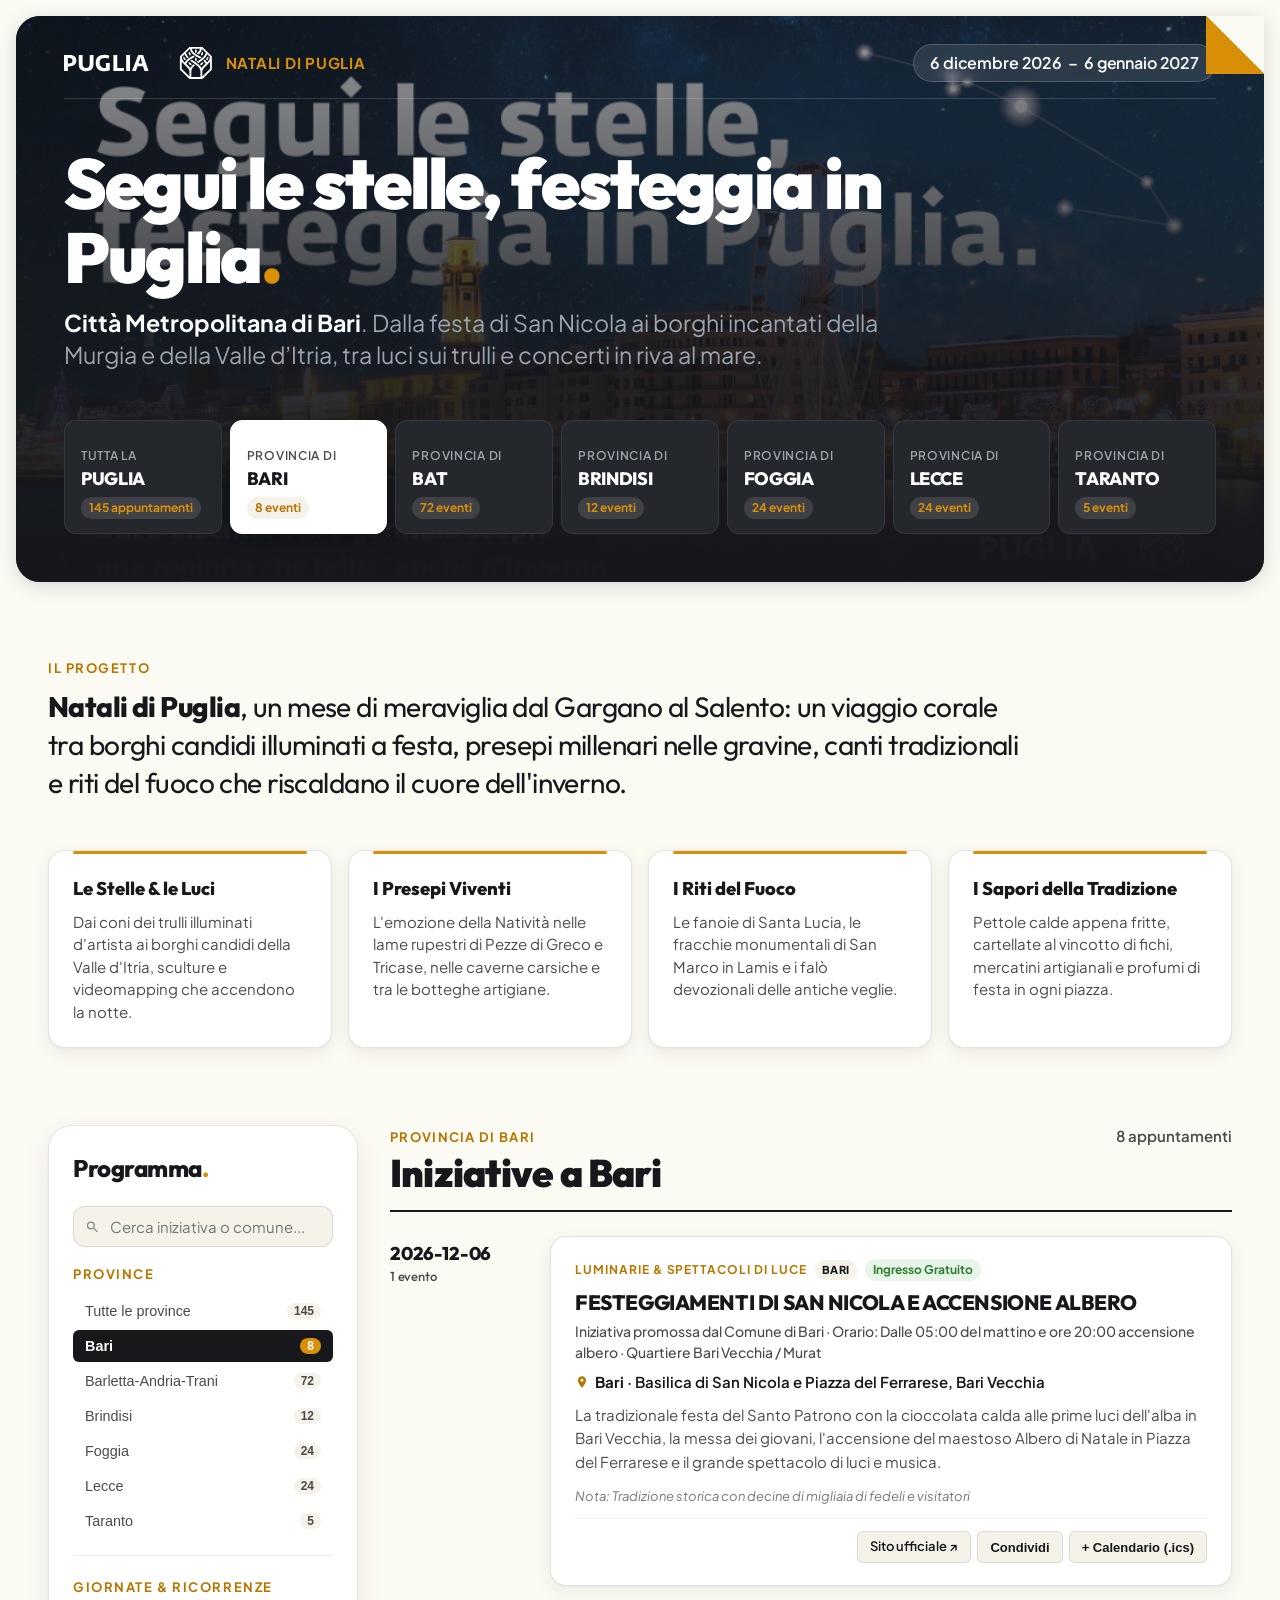
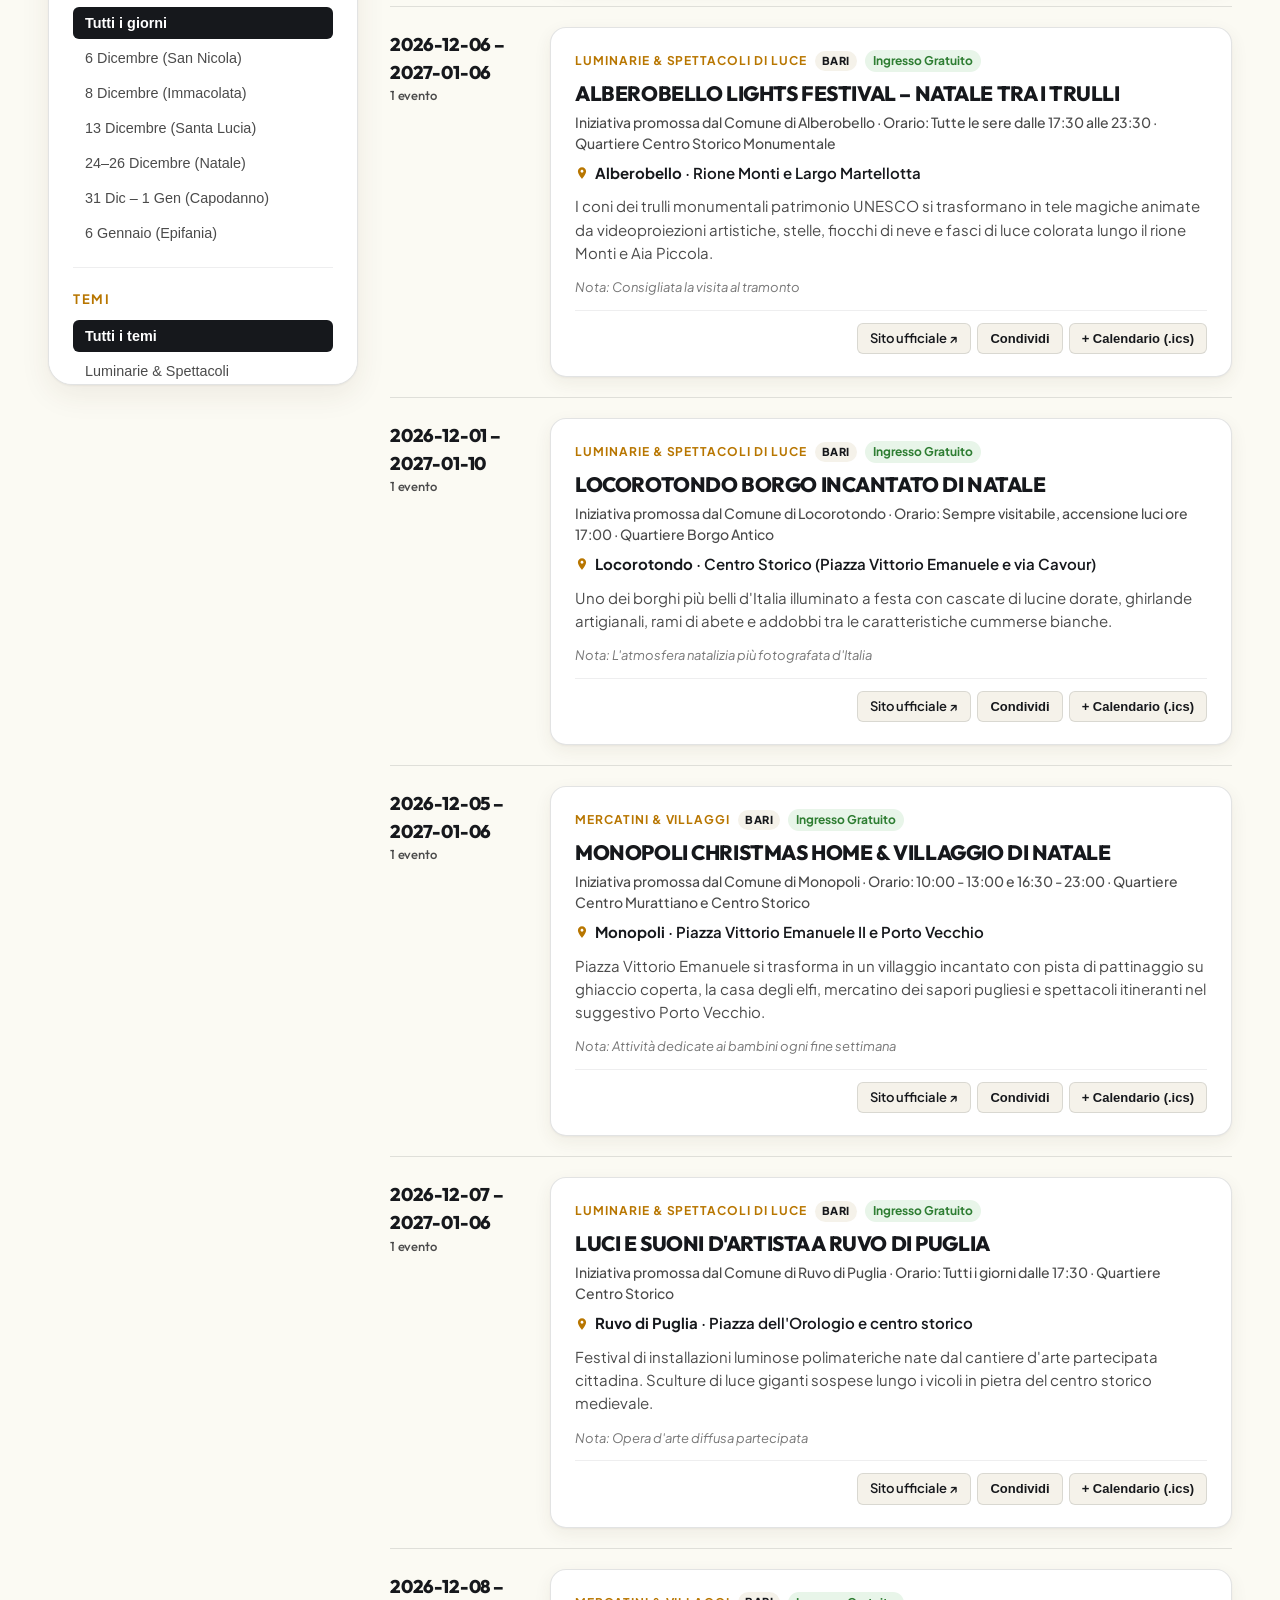
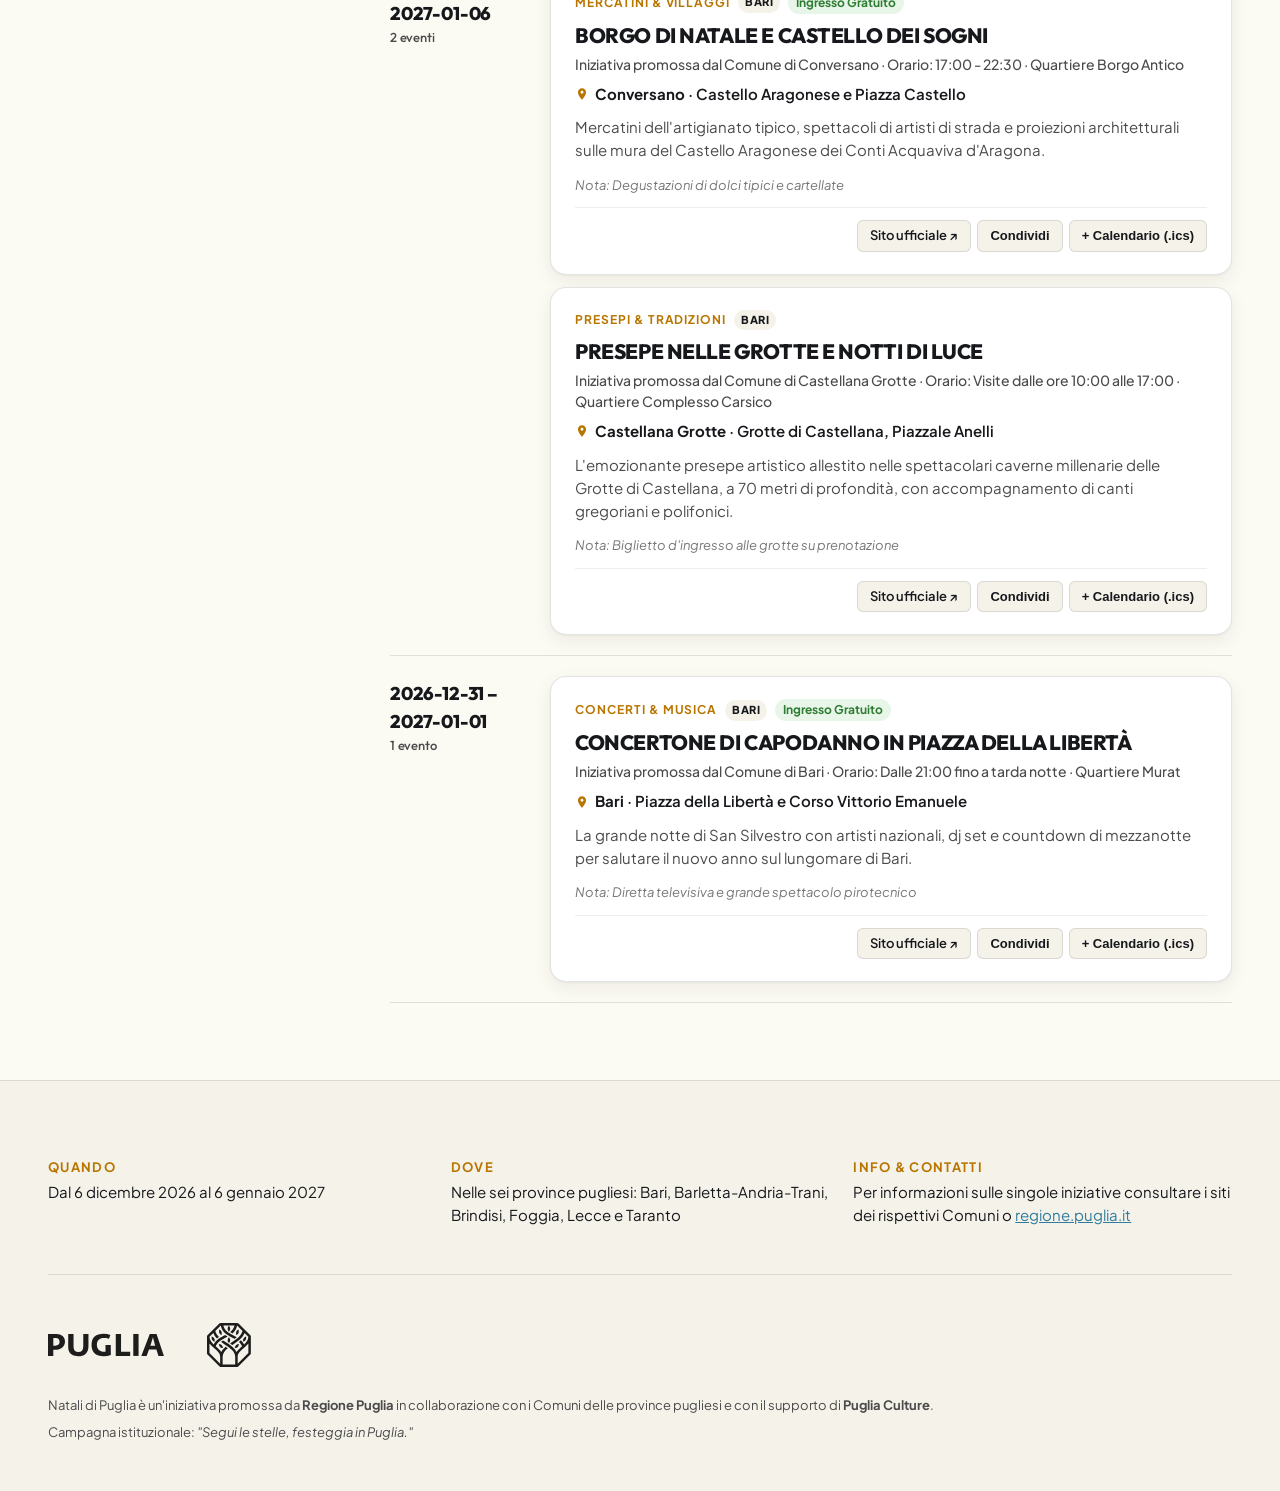
==== bari.html @ 07184a4f "Initial commit: Natali di Puglia static site" ====
<!doctype html>
<html lang="it">
<head>
<meta charset="utf-8">
<meta name="viewport" content="width=device-width, initial-scale=1">
<title>Natali di Puglia · Bari · 6 dicembre – 6 gennaio</title>
<meta name="description" content="Natali di Puglia: dal 6 dicembre al 6 gennaio scopri una regione che brilla, anche d'inverno. Presepi viventi, luminarie, concerti e falò in Puglia.">
<meta name="theme-color" content="#16181C">

<!-- Open Graph -->
<meta property="og:type" content="website">
<meta property="og:locale" content="it_IT">
<meta property="og:site_name" content="Natali di Puglia · Regione Puglia">
<meta property="og:title" content="Natali di Puglia · Bari · 6 dicembre – 6 gennaio">
<meta property="og:description" content="Dal 6 dicembre al 6 gennaio scopri una regione che brilla, anche d'inverno. Programma completo delle sei province pugliesi.">
<meta property="og:image" content="assets/img/natali_puglia_hero.jpg">

<link rel="stylesheet" href="assets/css/natali_puglia.css">
<script>
  window.INITIAL_PROVINCIA = "Bari";
</script>
<script src="assets/js/dati_eventi.js" defer></script>
<script src="assets/js/natali_puglia.js" defer></script>
</head>
<body class="tlr-b">

<a class="tlr-salta" href="#programma">Vai al programma</a>

<!-- 1. INTESTAZIONE STILE ROSSANI CON GRAFICA NOTTURNA E LOGO REGIONE PUGLIA -->
<header class="tlr-hero" id="presentazione-testa">
  <div class="tlr-hero-backdrop"></div>
  <div class="tlr-in">
    <div class="tlr-hero-top">
      <div class="tlr-hero-brand">
        <!-- Logo Ufficiale Regione Puglia SVG -->
        <img class="tlr-hero-logo-puglia" src="assets/img/Puglia.svg" alt="Regione Puglia" width="891" height="193">
        <span class="tlr-hero-brand-name">Natali di Puglia</span>
      </div>
      <p class="tlr-hero-date"><time datetime="2026-12-06">6 dicembre 2026</time> – <time datetime="2027-01-06">6 gennaio 2027</time></p>
    </div>

    <h1 class="tlr-hero-tit">Segui le stelle, festeggia in Puglia<span class="tlr-punto">.</span></h1>
    <p class="tlr-hero-sub"><strong>Città Metropolitana di Bari</strong>. Dalla festa di San Nicola ai borghi incantati della Murgia e della Valle d’Itria, tra luci sui trulli e concerti in riva al mare.</p>

    <!-- TESSERE DELLE PROVINCE PUGLIESI (al posto di "Tutte le parole") -->
    <nav class="tlr-tutte" aria-label="Province Pugliesi">
      <ul>

        <li>
          <a href="index.html" class="hero-prov-link " data-filtro-provincia="Tutte le province">
            <span class="tlr-tutte-k">Tutta la</span>
            <span class="tlr-tutte-v">Puglia</span>
            <span class="tlr-tutte-cnt">145 appuntamenti</span>
          </a>
        </li>
    

        <li>
          <a href="bari.html" class="hero-prov-link is-active" data-filtro-provincia="Bari">
            <span class="tlr-tutte-k">Provincia di</span>
            <span class="tlr-tutte-v">Bari</span>
            <span class="tlr-tutte-cnt">8 eventi</span>
          </a>
        </li>
        

        <li>
          <a href="bat.html" class="hero-prov-link " data-filtro-provincia="Barletta-Andria-Trani">
            <span class="tlr-tutte-k">Provincia di</span>
            <span class="tlr-tutte-v">BAT</span>
            <span class="tlr-tutte-cnt">72 eventi</span>
          </a>
        </li>
        

        <li>
          <a href="brindisi.html" class="hero-prov-link " data-filtro-provincia="Brindisi">
            <span class="tlr-tutte-k">Provincia di</span>
            <span class="tlr-tutte-v">Brindisi</span>
            <span class="tlr-tutte-cnt">12 eventi</span>
          </a>
        </li>
        

        <li>
          <a href="foggia.html" class="hero-prov-link " data-filtro-provincia="Foggia">
            <span class="tlr-tutte-k">Provincia di</span>
            <span class="tlr-tutte-v">Foggia</span>
            <span class="tlr-tutte-cnt">24 eventi</span>
          </a>
        </li>
        

        <li>
          <a href="lecce.html" class="hero-prov-link " data-filtro-provincia="Lecce">
            <span class="tlr-tutte-k">Provincia di</span>
            <span class="tlr-tutte-v">Lecce</span>
            <span class="tlr-tutte-cnt">24 eventi</span>
          </a>
        </li>
        

        <li>
          <a href="taranto.html" class="hero-prov-link " data-filtro-provincia="Taranto">
            <span class="tlr-tutte-k">Provincia di</span>
            <span class="tlr-tutte-v">Taranto</span>
            <span class="tlr-tutte-cnt">5 eventi</span>
          </a>
        </li>
        
      </ul>
    </nav>
  </div>
</header>

<main>
  <!-- 2. PRESENTAZIONE EDITORIALE DEL PROGETTO (FONDO CREMA ROSSANI) -->
  <section class="tlr-pres" id="presentazione" aria-labelledby="tlr-pres-tit">
    <div class="tlr-in">
      <h2 class="tlr-etichetta" id="tlr-pres-tit">Il progetto</h2>
      <p class="tlr-attacco">
        <strong>Natali di Puglia</strong>, un mese di meraviglia dal Gargano al Salento: un viaggio corale tra borghi candidi illuminati a festa, presepi millenari nelle gravine, canti tradizionali e riti del fuoco che riscaldano il cuore dell'inverno.
      </p>

      <!-- Le quattro linee guida in tessere scorrevoli -->
      <div class="tlr-concetti-box">
        <dl class="tlr-concetti">
          <div class="tlr-concetto-item">
            <dt>Le Stelle & le Luci</dt>
            <dd>Dai coni dei trulli illuminati d'artista ai borghi candidi della Valle d'Itria, sculture e videomapping che accendono la notte.</dd>
          </div>
          <div class="tlr-concetto-item">
            <dt>I Presepi Viventi</dt>
            <dd>L'emozione della Natività nelle lame rupestri di Pezze di Greco e Tricase, nelle caverne carsiche e tra le botteghe artigiane.</dd>
          </div>
          <div class="tlr-concetto-item">
            <dt>I Riti del Fuoco</dt>
            <dd>Le fanoie di Santa Lucia, le fracchie monumentali di San Marco in Lamis e i falò devozionali delle antiche veglie.</dd>
          </div>
          <div class="tlr-concetto-item">
            <dt>I Sapori della Tradizione</dt>
            <dd>Pettole calde appena fritte, cartellate al vincotto di fichi, mercatini artigianali e profumi di festa in ogni piazza.</dd>
          </div>
        </dl>
      </div>
    </div>
  </section>

  <!-- 3. PROGRAMMA: BARRA LATERALE E VISTA CRONOLOGICA EDITORIALE -->
  <section class="tlr-prog" id="programma" aria-label="Programma delle iniziative">
    <div class="tlr-in tlr-prog-griglia">

      <!-- BARRA LATERALE (Pannello bianco pulito) -->
      <aside class="tlr-lato" aria-label="Filtri del Programma">
        <div class="tlr-lato-pannello" id="drawer-filtri">
          <div class="tlr-lato-tit">
            <span>Programma<span class="tlr-punto">.</span></span>
            <button type="button" class="tlr-close-btn" id="mobile-close" aria-label="Chiudi menu">✕</button>
          </div>

          <!-- Cerca istantanea -->
          <div class="tlr-search-box">
            <svg class="tlr-search-ico" viewBox="0 0 24 24"><path d="M15.5 14h-.79l-.28-.27A6.471 6.471 0 0 0 16 9.5 6.5 6.5 0 1 0 9.5 16c1.61 0 3.09-.59 4.23-1.57l.27.28v.79l5 4.99L20.49 19l-4.99-5zm-6 0C7.01 14 5 11.99 5 9.5S7.01 5 9.5 5 14 7.01 14 9.5 11.99 14 9.5 14z"/></svg>
            <input type="text" id="search-input" class="tlr-search-input" placeholder="Cerca iniziativa o comune...">
          </div>

          <!-- Province -->
          <div class="tlr-lato-sec">
            <p class="tlr-etichetta">Province</p>
            <nav class="tlr-menu-voci" aria-label="Province">

      <button type="button" class="tlr-mv " data-filtro-provincia="Tutte le province">
        <span>Tutte le province</span>
        <span class="tlr-mv-c">145</span>
      </button>
    

          <button type="button" class="tlr-mv is-current" data-filtro-provincia="Bari">
            <span>Bari</span>
            <span class="tlr-mv-c">8</span>
          </button>
        

          <button type="button" class="tlr-mv " data-filtro-provincia="Barletta-Andria-Trani">
            <span>Barletta-Andria-Trani</span>
            <span class="tlr-mv-c">72</span>
          </button>
        

          <button type="button" class="tlr-mv " data-filtro-provincia="Brindisi">
            <span>Brindisi</span>
            <span class="tlr-mv-c">12</span>
          </button>
        

          <button type="button" class="tlr-mv " data-filtro-provincia="Foggia">
            <span>Foggia</span>
            <span class="tlr-mv-c">24</span>
          </button>
        

          <button type="button" class="tlr-mv " data-filtro-provincia="Lecce">
            <span>Lecce</span>
            <span class="tlr-mv-c">24</span>
          </button>
        

          <button type="button" class="tlr-mv " data-filtro-provincia="Taranto">
            <span>Taranto</span>
            <span class="tlr-mv-c">5</span>
          </button>
        
            </nav>
          </div>

          <!-- Giornate & Ricorrenze -->
          <div class="tlr-lato-sec">
            <p class="tlr-etichetta">Giornate & Ricorrenze</p>
            <nav class="tlr-menu-voci" aria-label="Giornate">
              <button type="button" class="tlr-mv is-current" data-filtro-periodo="Tutti i giorni"><span>Tutti i giorni</span></button>
              <button type="button" class="tlr-mv" data-filtro-periodo="san-nicola"><span>6 Dicembre (San Nicola)</span></button>
              <button type="button" class="tlr-mv" data-filtro-periodo="immacolata"><span>8 Dicembre (Immacolata)</span></button>
              <button type="button" class="tlr-mv" data-filtro-periodo="santa-lucia"><span>13 Dicembre (Santa Lucia)</span></button>
              <button type="button" class="tlr-mv" data-filtro-periodo="vigilia-natale"><span>24–26 Dicembre (Natale)</span></button>
              <button type="button" class="tlr-mv" data-filtro-periodo="capodanno"><span>31 Dic – 1 Gen (Capodanno)</span></button>
              <button type="button" class="tlr-mv" data-filtro-periodo="epifania"><span>6 Gennaio (Epifania)</span></button>
            </nav>
          </div>

          <!-- Temi -->
          <div class="tlr-lato-sec">
            <p class="tlr-etichetta">Temi</p>
            <nav class="tlr-menu-voci" aria-label="Temi">
<button type="button" class="tlr-mv is-current" data-filtro-cat="Tutte le categorie"><span>Tutti i temi</span></button>
<button type="button" class="tlr-mv" data-filtro-cat="Luminarie & Spettacoli di Luce"><span>Luminarie & Spettacoli</span></button>
<button type="button" class="tlr-mv" data-filtro-cat="Presepi & Tradizioni"><span>Presepi & Tradizioni</span></button>
<button type="button" class="tlr-mv" data-filtro-cat="Concerti & Musica"><span>Concerti & Cori</span></button>
<button type="button" class="tlr-mv" data-filtro-cat="Mercatini & Villaggi"><span>Mercatini & Villaggi</span></button>
<button type="button" class="tlr-mv" data-filtro-cat="Riti del Fuoco & Falò"><span>Riti del Fuoco & Falò</span></button>
<button type="button" class="tlr-mv" data-filtro-cat="Enogastronomia & Sapori"><span>Enogastronomia & Sapori</span></button>
<button type="button" class="tlr-mv" data-filtro-cat="Bambini & Famiglie"><span>Bambini & Famiglie</span></button>
            </nav>
          </div>

          <button type="button" class="tlr-reset-btn" id="btn-reset-filtri">Reimposta filtri</button>
        </div>
      </aside>

      <!-- COLONNA DEGLI EVENTI -->
      <div class="tlr-prog-col">
        <div class="tlr-vista">
          <div class="tlr-vista-head">
            <div>
              <span class="tlr-occhiello" id="vista-occhiello">Città Metropolitana di Bari</span>
              <h2 class="tlr-vtit" id="vista-titolo">Calendario delle iniziative</h2>
            </div>
            <span class="tlr-vconta" id="eventi-count">Caricamento in corso...</span>
          </div>

          <!-- Contenitore timeline fasce orarie -->
          <div id="eventi-container"></div>
        </div>
      </div>

    </div>
  </section>
</main>

<!-- PULSANTE MENU FLUTTUANTE PER DISPOSITIVI MOBILI -->
<button type="button" class="tlr-lato-pillola" id="mobile-pill">Filtra Programma</button>

<!-- 4. PIÈ DI PAGINA UFFICIALE CON LOGHI E INFORMAZIONI PRATICHE -->
<footer class="tlr-piede">
  <div class="tlr-in">
    <dl class="tlr-info">
      <div>
        <dt>Quando</dt>
        <dd>Dal 6 dicembre 2026 al 6 gennaio 2027</dd>
      </div>
      <div>
        <dt>Dove</dt>
        <dd>Nelle sei province pugliesi: Bari, Barletta-Andria-Trani, Brindisi, Foggia, Lecce e Taranto</dd>
      </div>
      <div>
        <dt>Info & Contatti</dt>
        <dd>Per informazioni sulle singole iniziative consultare i siti dei rispettivi Comuni o <a href="https://regione.puglia.it" target="_blank" rel="noopener">regione.puglia.it</a></dd>
      </div>
    </dl>

    <ul class="tlr-loghi" aria-label="Promotori">
      <!-- Logo Ufficiale Regione Puglia SVG -->
      <li class="tlr-logo-puglia">
        <img src="assets/img/Puglia.svg" alt="Regione Puglia" width="891" height="193">
      </li>
    </ul>

    <div class="tlr-piede-fondo">
      <p>Natali di Puglia è un'iniziativa promossa da <strong>Regione Puglia</strong> in collaborazione con i Comuni delle province pugliesi e con il supporto di <strong>Puglia Culture</strong>.</p>
      <p style="margin-top:6px;">Campagna istituzionale: <em>"Segui le stelle, festeggia in Puglia."</em></p>
    </div>
  </div>
</footer>

</body>
</html>
---- assets/css/natali_puglia.css ----
/* ==========================================================================
   Natali di Puglia — Foglio di Stile Ufficiale
   Stile editoriale fedele a Tutta la Rossani (Puglia Culture)
   e alla campagna ufficiale "Segui le stelle, festeggia in Puglia."
   ========================================================================== */

@import url('https://fonts.googleapis.com/css2?family=Outfit:wght@400;500;600;700;800;900&family=Plus+Jakarta+Sans:wght@400;500;600;700;800&family=Inter:wght@400;500;600;700;900&display=swap');

:root {
  /* Palette Ufficiale Tutta la Rossani / Puglia Culture */
  --tlr-pagina: #FBFAF3;            /* Crema caldo di fondo della pagina */
  --tlr-bianco: #FFFFFF;            /* Bianco puro per schede e pannelli */
  --tlr-grigio-caldo: #F5F2EA;      /* Grigio caldo per hover e pillole */
  --tlr-nero: #16181C;              /* Nero caldo/antracite per totem e hero */
  --tlr-nero-2: #24272C;            /* Nero secondario per tessere */
  --tlr-oro: #D99008;               /* Oro caldo della stella e delle luci */
  --tlr-oro-scuro: #B87600;
  --tlr-oro-chiaro: #FDF4E1;
  --tlr-azzurro: #2F7C9E;           /* Azzurro identità Puglia */
  --tlr-azzurro-chiaro: #E6F3F7;
  --tlr-grigio-testo: #4B4B4B;      /* Grigio scuro leggibile per testi */
  --tlr-grigio-su-nero: #9CA3AF;    /* Grigio chiaro per sottotitoli su fondo scuro */
  --tlr-linea: rgba(22, 24, 28, 0.12);
  --tlr-linea-sottile: rgba(22, 24, 28, 0.07);

  /* Raggi e ombre */
  --tlr-r-xs: 6px;
  --tlr-r-voce: 12px;
  --tlr-r-md: 16px;
  --tlr-r-card: 20px;
  --tlr-r-pannello: 24px;
  --tlr-r-pill: 999px;
  --tlr-piega: clamp(34px, 4.5vw, 64px);
  --tlr-ombra-pannello: 0 1px 2px rgba(74, 52, 30, .06), 0 10px 30px rgba(74, 52, 30, .08);
  --tlr-ombra-scheda: 0 1px 2px rgba(74, 52, 30, .05), 0 6px 18px rgba(74, 52, 30, .07);

  /* Spaziature fluide */
  --tlr-margine: clamp(16px, 4vw, 48px);
  --tlr-s-50: clamp(28px, 4vw, 48px);
  --tlr-s-70: clamp(48px, 6vw, 84px);

  /* Tipografia della locandina */
  --tlr-font-titoli: 'Outfit', 'Plus Jakarta Sans', 'Inter', system-ui, sans-serif;
  --tlr-font-testo: 'Plus Jakarta Sans', 'Inter', system-ui, sans-serif;

  /* Colori Identitari Province */
  --col-bari: #2563EB;
  --col-bat: #0891B2;
  --col-brindisi: #059669;
  --col-foggia: #D97706;
  --col-lecce: #DB2777;
  --col-taranto: #7C3AED;
}

*, *::before, *::after {
  box-sizing: border-box;
  margin: 0;
  padding: 0;
}

html {
  font-family: var(--tlr-font-testo);
  background-color: var(--tlr-pagina);
  color: var(--tlr-nero);
  line-height: 1.5;
  scroll-behavior: smooth;
  -webkit-font-smoothing: antialiased;
}

body.tlr-b {
  min-height: 100vh;
  display: flex;
  flex-direction: column;
  background-color: var(--tlr-pagina);
}

.tlr-in {
  max-width: 1320px;
  margin: 0 auto;
  padding: 0 var(--tlr-margine);
  width: 100%;
}

.tlr-salta {
  position: absolute;
  top: -100px;
  left: 16px;
  background: var(--tlr-oro);
  color: #fff;
  padding: 8px 16px;
  z-index: 999;
  border-radius: var(--tlr-r-xs);
  font-weight: 700;
  text-decoration: none;
}
.tlr-salta:focus {
  top: 16px;
}

/* --------------------------------------------------------------------------
   1. HERO BANNER — STILE ROSSANI CON GRAFICA NOTTURNA DELLA CAMPAGNA
   -------------------------------------------------------------------------- */
.tlr-hero {
  position: relative;
  margin: 16px 16px 0;
  border-radius: var(--tlr-r-pannello) 0 var(--tlr-r-pannello) var(--tlr-r-pannello);
  background: var(--tlr-nero);
  color: #fff;
  padding: 28px 0 var(--tlr-s-50);
  overflow: hidden;
  box-shadow: 0 4px 20px rgba(0, 0, 0, 0.15);
}

/* L'iconico angolo piegato (segno distintivo di Rossani) */
.tlr-hero::after {
  content: "";
  position: absolute;
  top: 0;
  right: 0;
  width: var(--tlr-piega);
  height: var(--tlr-piega);
  background: linear-gradient(225deg, var(--tlr-pagina) 50%, var(--tlr-oro) 50%);
  pointer-events: none;
  z-index: 10;
}

/* Texture stellata di fondo della campagna */
.tlr-hero-backdrop {
  position: absolute;
  top: 0;
  left: 0;
  right: 0;
  bottom: 0;
  background-image: linear-gradient(180deg, rgba(22, 24, 28, 0.35) 0%, rgba(22, 24, 28, 0.85) 60%, var(--tlr-nero) 100%),
                    url('../img/natali_puglia_hero.jpg');
  background-size: cover;
  background-position: center 25%;
  opacity: 0.85;
  z-index: 1;
}

.tlr-hero .tlr-in {
  position: relative;
  z-index: 2;
}

.tlr-hero-top {
  display: flex;
  justify-content: space-between;
  align-items: center;
  flex-wrap: wrap;
  gap: 16px;
  font-size: 0.875rem;
  letter-spacing: -0.01em;
  margin-bottom: var(--tlr-s-50);
  padding-bottom: 16px;
  border-bottom: 1px solid rgba(255, 255, 255, 0.15);
}

.tlr-hero-brand {
  display: flex;
  align-items: center;
  gap: 14px;
}

.tlr-hero-logo-puglia {
  height: 32px;
  width: auto;
  filter: brightness(0) invert(1); /* Logo bianco candido */
}

.tlr-hero-brand-name {
  font-weight: 700;
  font-size: 0.9375rem;
  letter-spacing: 0.05em;
  text-transform: uppercase;
  color: var(--tlr-oro);
}

.tlr-hero-date {
  font-size: 1rem;
  font-weight: 600;
  color: #fff;
  display: inline-flex;
  align-items: center;
  gap: 6px;
  background: rgba(255, 255, 255, 0.1);
  padding: 6px 16px;
  border-radius: var(--tlr-r-pill);
  backdrop-filter: blur(6px);
  border: 1px solid rgba(255, 255, 255, 0.18);
}

.tlr-hero-tit {
  font-family: var(--tlr-font-titoli);
  font-size: clamp(2.3rem, 5.5vw, 4.6rem);
  font-weight: 900;
  line-height: 1.05;
  letter-spacing: -0.03em;
  margin-bottom: 12px;
  max-width: 950px;
}

.tlr-punto {
  color: var(--tlr-oro);
  display: inline-block;
}

.tlr-hero-sub {
  font-size: clamp(1.1rem, 2vw, 1.45rem);
  color: var(--tlr-grigio-su-nero);
  max-width: 820px;
  line-height: 1.4;
  margin-bottom: var(--tlr-s-50);
}

.tlr-hero-sub strong {
  color: #fff;
}

/* --------------------------------------------------------------------------
   2. TESSERE DELLE PROVINCE NELL'INTESTAZIONE (Identiche a Rossani)
   -------------------------------------------------------------------------- */
.tlr-tutte {
  margin-top: 16px;
}

.tlr-tutte ul {
  list-style: none;
  margin: 0 calc(-1 * var(--tlr-margine));
  padding: 0 var(--tlr-margine);
  display: grid;
  grid-auto-flow: column;
  grid-auto-columns: 78%;
  gap: 8px;
  overflow-x: auto;
  overscroll-behavior-x: contain;
  scroll-snap-type: x mandatory;
  scrollbar-width: none;
}
.tlr-tutte ul::-webkit-scrollbar { display: none; }

@media (min-width: 640px) {
  .tlr-tutte ul { grid-auto-columns: 45%; }
}
@media (min-width: 1024px) {
  .tlr-tutte ul {
    grid-auto-flow: dense;
    grid-template-columns: repeat(7, 1fr);
    margin: 0;
    padding: 0;
    overflow: visible;
  }
}

.tlr-tutte li {
  scroll-snap-align: start;
}

.tlr-tutte a {
  position: relative;
  display: flex;
  flex-direction: column;
  justify-content: flex-end;
  align-items: flex-start;
  gap: 4px;
  height: 100%;
  min-height: 114px;
  padding: 14px 16px 14px 16px;
  border-radius: var(--tlr-r-voce);
  background: var(--tlr-nero-2);
  border: 1px solid rgba(255, 255, 255, 0.08);
  text-decoration: none;
  transition: background-color .15s, border-color .15s, transform .15s;
}

.tlr-tutte a:hover {
  background: #31353C;
  border-color: var(--tlr-oro);
  transform: translateY(-2px);
}

.tlr-tutte a.is-active {
  background: var(--tlr-bianco);
  border-color: var(--tlr-bianco);
  box-shadow: 0 4px 20px rgba(0, 0, 0, 0.35);
}

.tlr-tutte-k {
  font-size: 0.75rem;
  font-weight: 600;
  text-transform: uppercase;
  letter-spacing: 0.06em;
  color: var(--tlr-grigio-su-nero);
}
.tlr-tutte a.is-active .tlr-tutte-k {
  color: var(--tlr-grigio-testo);
}

.tlr-tutte-v {
  font-family: var(--tlr-font-titoli);
  font-size: clamp(1.1rem, 1.4vw, 1.35rem);
  font-weight: 800;
  line-height: 1.1;
  text-transform: uppercase;
  letter-spacing: -0.02em;
  color: #fff;
}
.tlr-tutte a.is-active .tlr-tutte-v {
  color: var(--tlr-nero);
}

.tlr-tutte-cnt {
  font-size: 0.75rem;
  font-weight: 700;
  padding: 2px 8px;
  border-radius: var(--tlr-r-pill);
  background: rgba(255, 255, 255, 0.12);
  color: var(--tlr-oro);
  margin-top: 4px;
}
.tlr-tutte a.is-active .tlr-tutte-cnt {
  background: var(--tlr-grigio-caldo);
  color: var(--tlr-oro-scuro);
}

/* --------------------------------------------------------------------------
   3. PRESENTAZIONE: IL PROGETTO (Editoriale, fondo crema come Rossani)
   -------------------------------------------------------------------------- */
.tlr-pres {
  padding: var(--tlr-s-70) 0 0;
}

.tlr-etichetta {
  font-size: 0.8125rem;
  font-weight: 700;
  letter-spacing: 0.12em;
  text-transform: uppercase;
  color: var(--tlr-oro-scuro);
  margin-bottom: 10px;
}

.tlr-attacco {
  font-family: var(--tlr-font-titoli);
  font-size: clamp(1.35rem, 2.2vw, 1.85rem);
  font-weight: 400;
  line-height: 1.35;
  letter-spacing: -0.02em;
  color: var(--tlr-nero);
  max-width: 980px;
}

.tlr-attacco strong {
  font-weight: 800;
  color: var(--tlr-nero);
}

.tlr-concetti-box {
  margin-top: var(--tlr-s-50);
}

.tlr-concetti {
  display: grid;
  grid-template-columns: repeat(auto-fit, minmax(260px, 1fr));
  gap: 16px;
}

.tlr-concetto-item {
  background: var(--tlr-bianco);
  border-radius: var(--tlr-r-md);
  padding: 24px;
  border: 1px solid var(--tlr-linea);
  box-shadow: var(--tlr-ombra-scheda);
  position: relative;
}

.tlr-concetto-item::before {
  content: "";
  position: absolute;
  top: 0;
  left: 24px;
  right: 24px;
  height: 3px;
  background: var(--tlr-oro);
  border-radius: var(--tlr-r-pill);
}

.tlr-concetto-item dt {
  font-family: var(--tlr-font-titoli);
  font-size: 1.15rem;
  font-weight: 800;
  color: var(--tlr-nero);
  margin-bottom: 8px;
}

.tlr-concetto-item dd {
  font-size: 0.9375rem;
  color: var(--tlr-grigio-testo);
  line-height: 1.5;
}

/* --------------------------------------------------------------------------
   4. PROGRAMMA: GRIGLIA, BARRA LATERALE E TARGHE APPUNTAMENTI
   -------------------------------------------------------------------------- */
.tlr-prog {
  padding: var(--tlr-s-70) 0;
}

.tlr-prog-griglia {
  display: grid;
  grid-template-columns: 1fr;
  gap: 32px;
}

@media (min-width: 1024px) {
  .tlr-prog-griglia {
    grid-template-columns: 310px minmax(0, 1fr);
    align-items: start;
  }
}

/* PANNELLO LATERALE (BIANCO SU FONDO CREMA) */
.tlr-lato-pannello {
  background: var(--tlr-bianco);
  border-radius: var(--tlr-r-pannello);
  box-shadow: var(--tlr-ombra-pannello);
  border: 1px solid var(--tlr-linea);
  padding: 24px;
  position: sticky;
  top: 20px;
  max-height: calc(100vh - 40px);
  overflow-y: auto;
}

.tlr-lato-tit {
  font-family: var(--tlr-font-titoli);
  font-size: 1.5rem;
  font-weight: 800;
  letter-spacing: -0.02em;
  margin-bottom: 20px;
  color: var(--tlr-nero);
  display: flex;
  justify-content: space-between;
  align-items: center;
}

.tlr-lato-sec {
  margin-bottom: 22px;
  padding-bottom: 18px;
  border-bottom: 1px solid var(--tlr-linea-sottile);
}
.tlr-lato-sec:last-child {
  border-bottom: none;
  margin-bottom: 0;
  padding-bottom: 0;
}

/* Cerca testuale */
.tlr-search-box {
  position: relative;
  margin-bottom: 18px;
}

.tlr-search-input {
  width: 100%;
  padding: 10px 14px 10px 36px;
  background: var(--tlr-grigio-caldo);
  border: 1px solid var(--tlr-linea);
  border-radius: var(--tlr-r-voce);
  font-family: inherit;
  font-size: 0.9375rem;
  color: var(--tlr-nero);
  transition: all 0.15s;
}
.tlr-search-input:focus {
  outline: none;
  background: #fff;
  border-color: var(--tlr-oro);
  box-shadow: 0 0 0 3px var(--tlr-oro-chiaro);
}

.tlr-search-ico {
  position: absolute;
  left: 12px;
  top: 50%;
  transform: translateY(-50%);
  width: 15px;
  height: 15px;
  fill: #888;
  pointer-events: none;
}

/* Voci di menu della barra laterale */
.tlr-menu-voci {
  display: flex;
  flex-direction: column;
  gap: 3px;
}

.tlr-mv {
  display: flex;
  justify-content: space-between;
  align-items: center;
  padding: 8px 12px;
  border-radius: var(--tlr-r-xs);
  text-decoration: none;
  color: var(--tlr-grigio-testo);
  font-size: 0.9rem;
  font-weight: 500;
  background: transparent;
  border: none;
  cursor: pointer;
  text-align: left;
  width: 100%;
  transition: all 0.12s;
}

.tlr-mv:hover {
  background: var(--tlr-grigio-caldo);
  color: var(--tlr-nero);
}

.tlr-mv.is-current {
  background: var(--tlr-nero);
  color: #fff;
  font-weight: 700;
}

.tlr-mv-c {
  font-size: 0.75rem;
  font-weight: 700;
  padding: 1px 7px;
  border-radius: var(--tlr-r-pill);
  background: var(--tlr-grigio-caldo);
  color: var(--tlr-grigio-testo);
}
.tlr-mv.is-current .tlr-mv-c {
  background: var(--tlr-oro);
  color: #fff;
}

.tlr-reset-btn {
  width: 100%;
  padding: 9px;
  background: transparent;
  border: 1px dashed var(--tlr-linea);
  border-radius: var(--tlr-r-voce);
  font-size: 0.8125rem;
  font-weight: 600;
  color: var(--tlr-grigio-testo);
  cursor: pointer;
  margin-top: 10px;
  transition: all 0.15s;
}
.tlr-reset-btn:hover {
  background: var(--tlr-grigio-caldo);
  color: var(--tlr-nero);
  border-color: var(--tlr-nero);
}

/* --------------------------------------------------------------------------
   5. TIMELINE APPUNTAMENTI (STRUTTURA A FASCE DI ROSSANI)
   -------------------------------------------------------------------------- */
.tlr-vista-head {
  display: flex;
  justify-content: space-between;
  align-items: baseline;
  flex-wrap: wrap;
  gap: 12px;
  margin-bottom: 24px;
  padding-bottom: 16px;
  border-bottom: 2px solid var(--tlr-nero);
}

.tlr-occhiello {
  font-size: 0.8125rem;
  font-weight: 700;
  text-transform: uppercase;
  letter-spacing: 0.1em;
  color: var(--tlr-oro-scuro);
  display: block;
  margin-bottom: 4px;
}

.tlr-vtit {
  font-family: var(--tlr-font-titoli);
  font-size: clamp(1.8rem, 3vw, 2.4rem);
  font-weight: 900;
  letter-spacing: -0.02em;
  color: var(--tlr-nero);
  line-height: 1.1;
}

.tlr-vconta {
  font-size: 0.9375rem;
  font-weight: 600;
  color: var(--tlr-grigio-testo);
}

/* Fascia oraria */
.tlr-fasce {
  list-style: none;
  display: flex;
  flex-direction: column;
  gap: 20px;
}

.tlr-fascia {
  display: grid;
  grid-template-columns: 1fr;
  gap: 12px;
  padding-bottom: 20px;
  border-bottom: 1px solid var(--tlr-linea);
}

@media (min-width: 680px) {
  .tlr-fascia {
    grid-template-columns: 140px minmax(0, 1fr);
    gap: 20px;
  }
}

.tlr-fascia-ora {
  font-family: var(--tlr-font-titoli);
  font-size: 1.15rem;
  font-weight: 800;
  color: var(--tlr-nero);
  letter-spacing: -0.01em;
  padding-top: 4px;
}

.tlr-fascia-sub {
  font-size: 0.8125rem;
  color: var(--tlr-grigio-testo);
  display: block;
  font-weight: 500;
}

/* Elenco appuntamenti dentro la fascia */
.tlr-evs {
  list-style: none;
  display: flex;
  flex-direction: column;
  gap: 12px;
}

/* TARGA APPUNTAMENTO (.tlr-ev, come su Tutta la Rossani) */
.tlr-ev {
  background: var(--tlr-bianco);
  border-radius: var(--tlr-r-md);
  border: 1px solid var(--tlr-linea);
  box-shadow: var(--tlr-ombra-scheda);
  padding: 22px 24px;
  position: relative;
  transition: transform 0.15s, box-shadow 0.15s;
}

.tlr-ev:hover {
  transform: translateY(-2px);
  box-shadow: var(--tlr-ombra-pannello);
}

.tlr-ev-meta {
  display: flex;
  align-items: center;
  gap: 8px;
  flex-wrap: wrap;
  margin-bottom: 8px;
}

.tlr-ev-tema {
  font-size: 0.75rem;
  font-weight: 700;
  text-transform: uppercase;
  letter-spacing: 0.08em;
  color: var(--tlr-oro-scuro);
}

.tlr-ev-prov-pill {
  font-size: 0.6875rem;
  font-weight: 800;
  text-transform: uppercase;
  padding: 2px 7px;
  border-radius: var(--tlr-r-pill);
  background: var(--tlr-grigio-caldo);
  color: var(--tlr-nero);
  letter-spacing: 0.04em;
}

.tlr-ev-tit {
  font-family: var(--tlr-font-titoli);
  font-size: 1.3rem;
  font-weight: 800;
  letter-spacing: -0.02em;
  line-height: 1.25;
  color: var(--tlr-nero);
  margin-bottom: 6px;
}

.tlr-ev-info {
  font-size: 0.875rem;
  font-weight: 500;
  color: var(--tlr-grigio-testo);
  margin-bottom: 8px;
}

.tlr-ev-luogo {
  font-size: 0.9375rem;
  font-weight: 600;
  color: var(--tlr-nero);
  display: flex;
  align-items: center;
  gap: 6px;
  margin-bottom: 10px;
}

.tlr-ev-luogo svg {
  width: 14px;
  height: 14px;
  fill: var(--tlr-oro-scuro);
  flex-shrink: 0;
}

.tlr-ev-desc {
  font-size: 0.9375rem;
  color: var(--tlr-grigio-testo);
  line-height: 1.55;
  margin-bottom: 14px;
}

.tlr-ev-note {
  font-size: 0.8125rem;
  font-style: italic;
  color: #777;
  margin-bottom: 12px;
}

.tlr-ev-azioni {
  display: flex;
  justify-content: space-between;
  align-items: center;
  flex-wrap: wrap;
  gap: 8px;
  padding-top: 12px;
  border-top: 1px solid var(--tlr-linea-sottile);
}

.tlr-ev-badge-free {
  font-size: 0.75rem;
  font-weight: 700;
  padding: 2px 8px;
  border-radius: var(--tlr-r-pill);
  background: #E8F5E9;
  color: #2E7D32;
}

.tlr-ev-btns {
  display: flex;
  gap: 6px;
}

.tlr-btn-link {
  font-size: 0.8125rem;
  font-weight: 600;
  padding: 5px 12px;
  border-radius: var(--tlr-r-xs);
  background: var(--tlr-grigio-caldo);
  color: var(--tlr-nero);
  text-decoration: none;
  border: 1px solid var(--tlr-linea);
  cursor: pointer;
  transition: all 0.12s;
}

.tlr-btn-link:hover {
  background: var(--tlr-nero);
  color: #fff;
  border-color: var(--tlr-nero);
}

/* MOBILE PILL (Identica alla Rossani) */
.tlr-lato-pillola {
  display: none;
  position: fixed;
  bottom: 20px;
  left: 50%;
  transform: translateX(-50%);
  z-index: 100;
  background: var(--tlr-nero);
  color: #fff;
  padding: 12px 24px;
  border-radius: var(--tlr-r-pill);
  box-shadow: 0 8px 24px rgba(0, 0, 0, 0.35);
  border: 1px solid var(--tlr-oro);
  font-weight: 700;
  font-size: 0.9375rem;
  cursor: pointer;
}

@media (max-width: 1023px) {
  .tlr-lato-pillola { display: block; }
  .tlr-lato-pannello {
    display: none;
    position: fixed;
    top: 0;
    left: 0;
    right: 0;
    bottom: 0;
    max-height: 100vh;
    border-radius: 0;
    z-index: 1000;
    border: none;
  }
  .tlr-lato-pannello.is-open { display: block; }
  .tlr-close-btn {
    display: inline-block;
    background: transparent;
    border: none;
    font-size: 1.5rem;
    cursor: pointer;
    color: var(--tlr-nero);
  }
}
@media (min-width: 1024px) {
  .tlr-close-btn { display: none; }
}

/* --------------------------------------------------------------------------
   6. PIÈ DI PAGINA (Con logo Regione Puglia in SVG originale)
   -------------------------------------------------------------------------- */
.tlr-piede {
  margin-top: auto;
  background: var(--tlr-grigio-caldo);
  border-top: 1px solid var(--tlr-linea);
  padding: var(--tlr-s-70) 0 var(--tlr-s-50);
}

.tlr-info {
  display: grid;
  grid-template-columns: repeat(auto-fit, minmax(220px, 1fr));
  gap: 24px;
  margin-bottom: var(--tlr-s-50);
  padding-bottom: var(--tlr-s-50);
  border-bottom: 1px solid var(--tlr-linea);
}

.tlr-info dt {
  font-size: 0.8125rem;
  font-weight: 700;
  text-transform: uppercase;
  letter-spacing: 0.1em;
  color: var(--tlr-oro-scuro);
  margin-bottom: 4px;
}

.tlr-info dd {
  font-size: 0.9375rem;
  color: var(--tlr-nero);
  line-height: 1.5;
}

.tlr-info a {
  color: var(--tlr-azzurro);
  text-decoration: underline;
}

.tlr-loghi {
  display: flex;
  align-items: center;
  flex-wrap: wrap;
  gap: 36px;
  list-style: none;
  margin-bottom: 28px;
}

.tlr-logo-puglia img {
  height: 44px;
  width: auto;
  display: block;
}

.tlr-piede-fondo {
  font-size: 0.8125rem;
  color: var(--tlr-grigio-testo);
  line-height: 1.6;
}

.tlr-piede-fondo a {
  color: var(--tlr-nero);
  font-weight: 600;
}
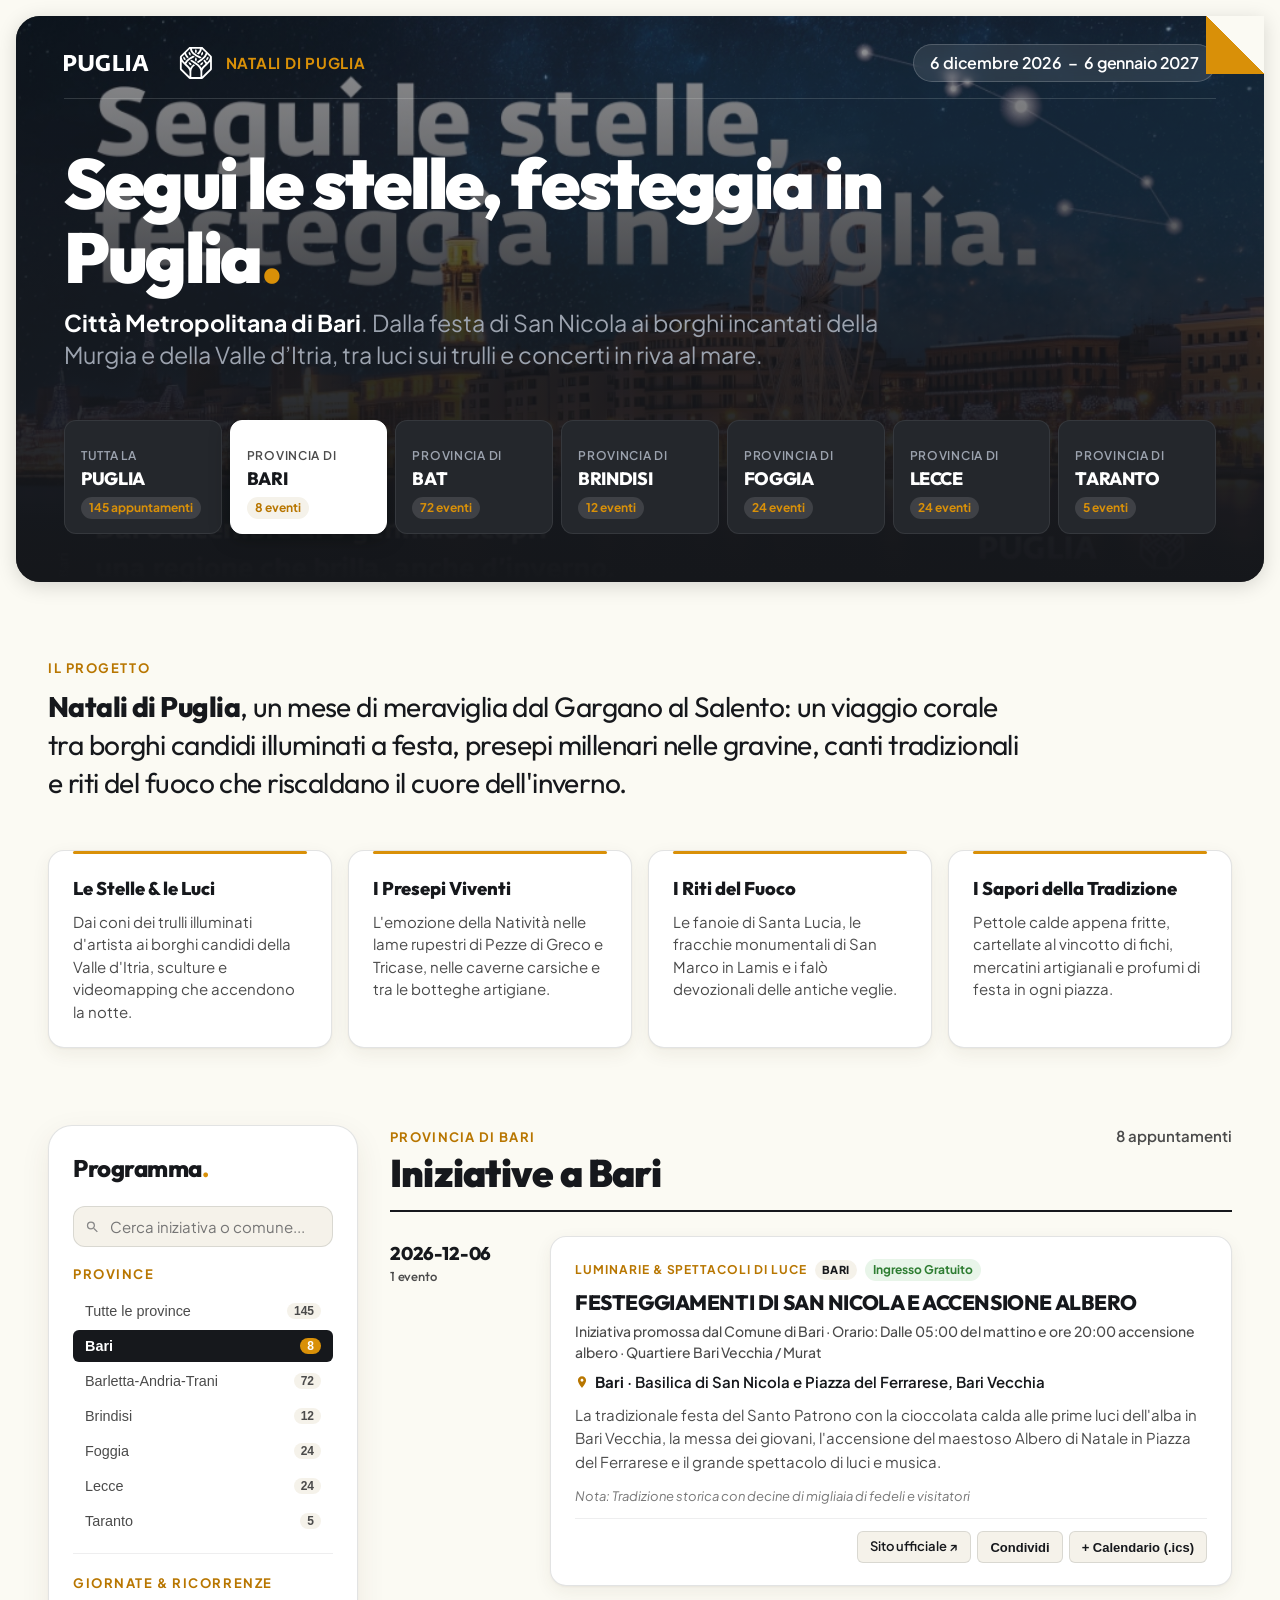
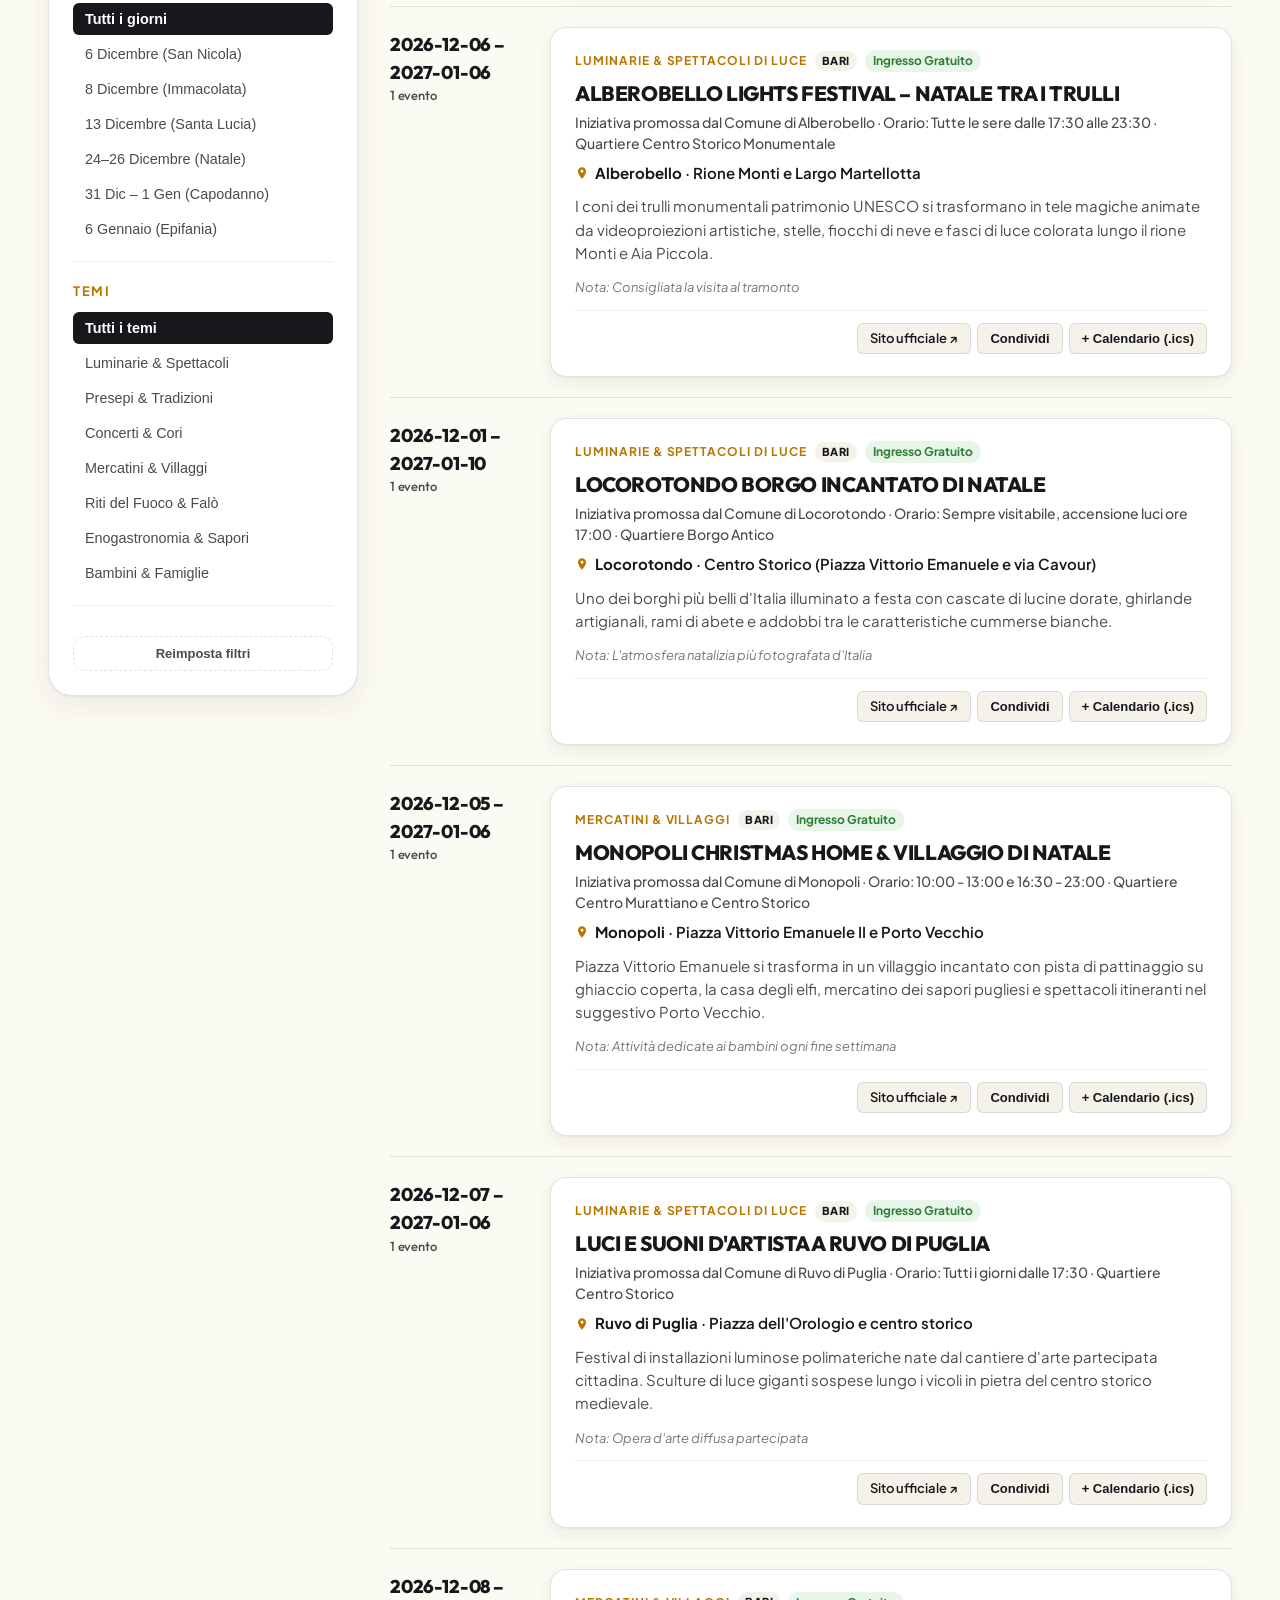
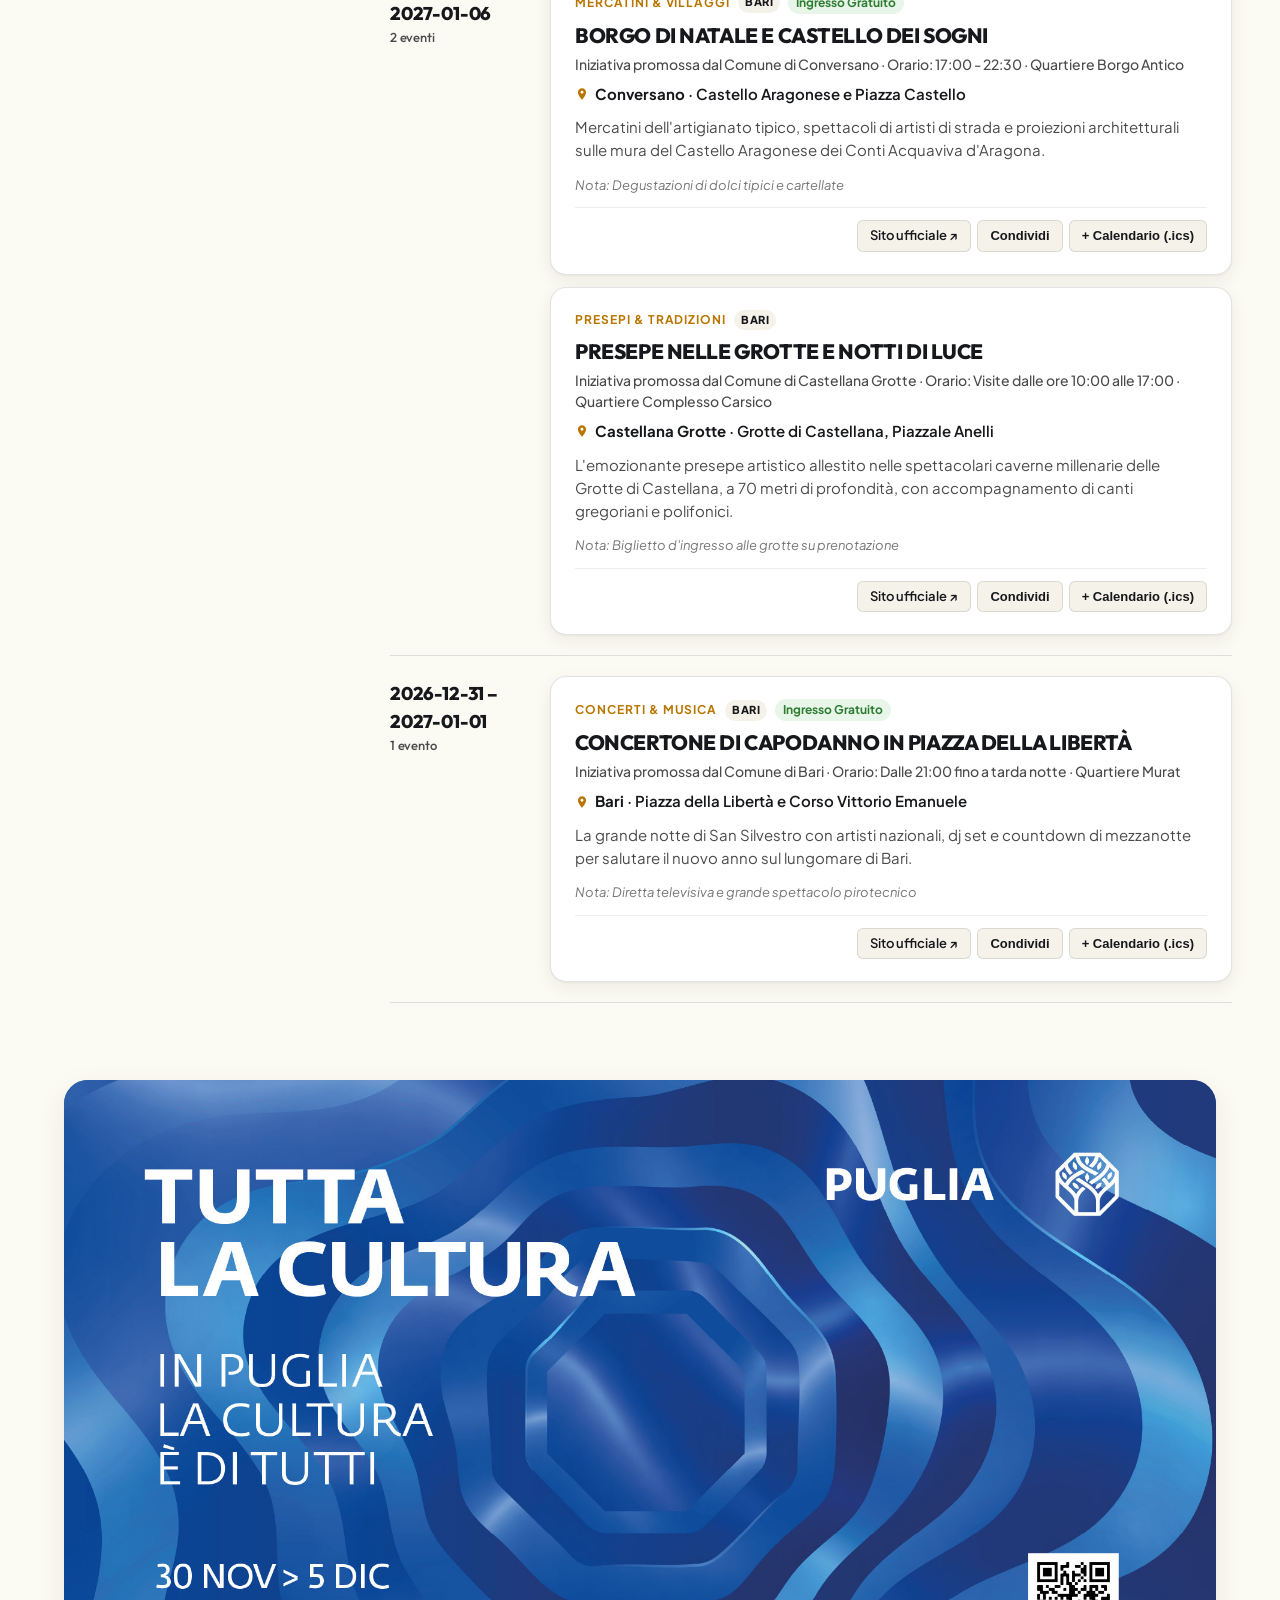
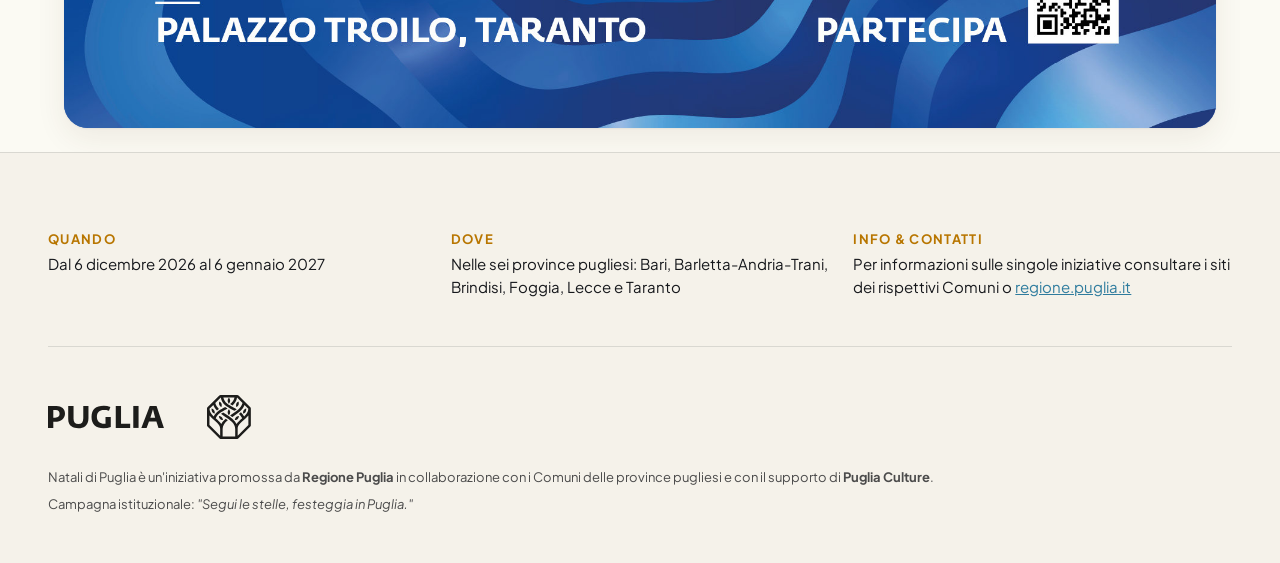
==== commit cf3d50b2: "Update layout: scroll-to-top, Puglia Cultura banner, Foggia 2-line subtitle, landing on filtered eve" ====
--- a/bari.html
+++ b/bari.html
@@ -47,7 +47,7 @@
       <ul>
 
         <li>
-          <a href="index.html" class="hero-prov-link " data-filtro-provincia="Tutte le province">
+          <a href="index.html#programma" class="hero-prov-link " data-filtro-provincia="Tutte le province">
             <span class="tlr-tutte-k">Tutta la</span>
             <span class="tlr-tutte-v">Puglia</span>
             <span class="tlr-tutte-cnt">145 appuntamenti</span>
@@ -56,7 +56,7 @@
     
 
         <li>
-          <a href="bari.html" class="hero-prov-link is-active" data-filtro-provincia="Bari">
+          <a href="bari.html#programma" class="hero-prov-link is-active" data-filtro-provincia="Bari">
             <span class="tlr-tutte-k">Provincia di</span>
             <span class="tlr-tutte-v">Bari</span>
             <span class="tlr-tutte-cnt">8 eventi</span>
@@ -65,7 +65,7 @@
         
 
         <li>
-          <a href="bat.html" class="hero-prov-link " data-filtro-provincia="Barletta-Andria-Trani">
+          <a href="bat.html#programma" class="hero-prov-link " data-filtro-provincia="Barletta-Andria-Trani">
             <span class="tlr-tutte-k">Provincia di</span>
             <span class="tlr-tutte-v">BAT</span>
             <span class="tlr-tutte-cnt">72 eventi</span>
@@ -74,7 +74,7 @@
         
 
         <li>
-          <a href="brindisi.html" class="hero-prov-link " data-filtro-provincia="Brindisi">
+          <a href="brindisi.html#programma" class="hero-prov-link " data-filtro-provincia="Brindisi">
             <span class="tlr-tutte-k">Provincia di</span>
             <span class="tlr-tutte-v">Brindisi</span>
             <span class="tlr-tutte-cnt">12 eventi</span>
@@ -83,7 +83,7 @@
         
 
         <li>
-          <a href="foggia.html" class="hero-prov-link " data-filtro-provincia="Foggia">
+          <a href="foggia.html#programma" class="hero-prov-link " data-filtro-provincia="Foggia">
             <span class="tlr-tutte-k">Provincia di</span>
             <span class="tlr-tutte-v">Foggia</span>
             <span class="tlr-tutte-cnt">24 eventi</span>
@@ -92,7 +92,7 @@
         
 
         <li>
-          <a href="lecce.html" class="hero-prov-link " data-filtro-provincia="Lecce">
+          <a href="lecce.html#programma" class="hero-prov-link " data-filtro-provincia="Lecce">
             <span class="tlr-tutte-k">Provincia di</span>
             <span class="tlr-tutte-v">Lecce</span>
             <span class="tlr-tutte-cnt">24 eventi</span>
@@ -101,7 +101,7 @@
         
 
         <li>
-          <a href="taranto.html" class="hero-prov-link " data-filtro-provincia="Taranto">
+          <a href="taranto.html#programma" class="hero-prov-link " data-filtro-provincia="Taranto">
             <span class="tlr-tutte-k">Provincia di</span>
             <span class="tlr-tutte-v">Taranto</span>
             <span class="tlr-tutte-cnt">5 eventi</span>
@@ -269,7 +269,14 @@
 <!-- PULSANTE MENU FLUTTUANTE PER DISPOSITIVI MOBILI -->
 <button type="button" class="tlr-lato-pillola" id="mobile-pill">Filtra Programma</button>
 
-<!-- 4. PIÈ DI PAGINA UFFICIALE CON LOGHI E INFORMAZIONI PRATICHE -->
+<!-- 4. BANNER TUTTA LA CULTURA / PUGLIA CULTURE (Come nel sito Rossani) -->
+<section class="tlr-chiusura" aria-label="Tutta la cultura">
+  <a class="tlr-chiusura-link" href="https://regione.puglia.it/web/tutta-la-cultura" target="_blank" rel="noopener">
+    <img src="assets/img/tutta-la-cultura-16x9-1920.jpg" width="1920" height="1080" loading="lazy" decoding="async" alt="Tutta la cultura · Regione Puglia">
+  </a>
+</section>
+
+<!-- 5. PIÈ DI PAGINA UFFICIALE CON LOGHI E INFORMAZIONI PRATICHE -->
 <footer class="tlr-piede">
   <div class="tlr-in">
     <dl class="tlr-info">
@@ -301,5 +308,10 @@
   </div>
 </footer>
 
+<!-- 6. BOTTONE FLUTTUANTE "TORNA SU" CON FRECCIA -->
+<button type="button" class="tlr-torna-su" id="tlr-torna-su" aria-label="Torna all'inizio">
+  <svg viewBox="0 0 24 24" aria-hidden="true"><path d="M7.41 15.41L12 10.83l4.59 4.58L18 14l-6-6-6 6z"/></svg>
+</button>
+
 </body>
 </html>
--- a/assets/css/natali_puglia.css
+++ b/assets/css/natali_puglia.css
@@ -42,14 +42,6 @@
   /* Tipografia della locandina */
   --tlr-font-titoli: 'Outfit', 'Plus Jakarta Sans', 'Inter', system-ui, sans-serif;
   --tlr-font-testo: 'Plus Jakarta Sans', 'Inter', system-ui, sans-serif;
-
-  /* Colori Identitari Province */
-  --col-bari: #2563EB;
-  --col-bat: #0891B2;
-  --col-brindisi: #059669;
-  --col-foggia: #D97706;
-  --col-lecce: #DB2777;
-  --col-taranto: #7C3AED;
 }
 
 *, *::before, *::after {
@@ -98,7 +90,7 @@
 }
 
 /* --------------------------------------------------------------------------
-   1. HERO BANNER — STILE ROSSANI CON GRAFICA NOTTURNA DELLA CAMPAGNA
+   1. HERO BANNER — STILE ROSSANI CON GRAFICA NOTTURNA E LOGO REGIONE PUGLIA
    -------------------------------------------------------------------------- */
 .tlr-hero {
   position: relative;
@@ -166,7 +158,7 @@
 .tlr-hero-logo-puglia {
   height: 32px;
   width: auto;
-  filter: brightness(0) invert(1); /* Logo bianco candido */
+  filter: brightness(0) invert(1);
 }
 
 .tlr-hero-brand-name {
@@ -218,8 +210,19 @@
   color: #fff;
 }
 
+/* Sottotitolo dedicato Foggia su esattamente 2 righe */
+.tlr-hero-sub--foggia {
+  max-width: 1080px;
+  line-height: 1.5;
+}
+@media (max-width: 768px) {
+  .tlr-hero-sub--foggia br {
+    display: none;
+  }
+}
+
 /* --------------------------------------------------------------------------
-   2. TESSERE DELLE PROVINCE NELL'INTESTAZIONE (Identiche a Rossani)
+   2. TESSERE DELLE PROVINCE NELL'INTESTAZIONE
    -------------------------------------------------------------------------- */
 .tlr-tutte {
   margin-top: 16px;
@@ -325,7 +328,7 @@
 }
 
 /* --------------------------------------------------------------------------
-   3. PRESENTAZIONE: IL PROGETTO (Editoriale, fondo crema come Rossani)
+   3. PRESENTAZIONE: IL PROGETTO
    -------------------------------------------------------------------------- */
 .tlr-pres {
   padding: var(--tlr-s-70) 0 0;
@@ -400,10 +403,10 @@
 }
 
 /* --------------------------------------------------------------------------
-   4. PROGRAMMA: GRIGLIA, BARRA LATERALE E TARGHE APPUNTAMENTI
+   4. PROGRAMMA: SENZA SCROLL SUI FILTRI (Espansione naturale)
    -------------------------------------------------------------------------- */
 .tlr-prog {
-  padding: var(--tlr-s-70) 0;
+  padding: var(--tlr-s-70) 0 0;
 }
 
 .tlr-prog-griglia {
@@ -419,7 +422,7 @@
   }
 }
 
-/* PANNELLO LATERALE (BIANCO SU FONDO CREMA) */
+/* PANNELLO LATERALE: NESSUNO SCROLL INTERNO, naturale e pulito */
 .tlr-lato-pannello {
   background: var(--tlr-bianco);
   border-radius: var(--tlr-r-pannello);
@@ -428,8 +431,7 @@
   padding: 24px;
   position: sticky;
   top: 20px;
-  max-height: calc(100vh - 40px);
-  overflow-y: auto;
+  overflow: visible; /* Eliminato lo scroll interno dei filtri */
 }
 
 .tlr-lato-tit {
@@ -445,8 +447,8 @@
 }
 
 .tlr-lato-sec {
-  margin-bottom: 22px;
-  padding-bottom: 18px;
+  margin-bottom: 20px;
+  padding-bottom: 16px;
   border-bottom: 1px solid var(--tlr-linea-sottile);
 }
 .tlr-lato-sec:last-child {
@@ -778,7 +780,83 @@
   border-color: var(--tlr-nero);
 }
 
-/* MOBILE PILL (Identica alla Rossani) */
+/* --------------------------------------------------------------------------
+   6. BANNER PUGLIA CULTURA (Come nel sito Rossani)
+   -------------------------------------------------------------------------- */
+.tlr-chiusura {
+  margin: var(--tlr-s-70) max(16px, calc((100% - 1320px) / 2)) 0;
+  padding: 0 var(--tlr-margine);
+}
+
+.tlr-chiusura + .tlr-piede {
+  margin-top: 24px;
+}
+
+.tlr-chiusura-link {
+  display: block;
+  overflow: hidden;
+  border-radius: var(--tlr-r-pannello);
+  background: #1F55B5;
+  box-shadow: var(--tlr-ombra-pannello);
+  transition: transform .2s, box-shadow .2s;
+}
+
+.tlr-chiusura-link img {
+  display: block;
+  width: 100%;
+  height: auto;
+}
+
+.tlr-chiusura-link:hover {
+  transform: translateY(-2px);
+  box-shadow: 0 0 0 3px var(--tlr-azzurro), var(--tlr-ombra-pannello);
+}
+
+/* --------------------------------------------------------------------------
+   7. BOTTONE FLUTTUANTE "TORNA SU" CON FRECCIA
+   -------------------------------------------------------------------------- */
+.tlr-torna-su {
+  position: fixed;
+  bottom: 24px;
+  right: 24px;
+  width: 48px;
+  height: 48px;
+  border-radius: 50%;
+  background: var(--tlr-nero);
+  color: #FFFFFF;
+  border: 2px solid var(--tlr-oro);
+  box-shadow: 0 4px 18px rgba(0, 0, 0, 0.3);
+  display: flex;
+  align-items: center;
+  justify-content: center;
+  cursor: pointer;
+  z-index: 999;
+  opacity: 0;
+  visibility: hidden;
+  transform: translateY(12px);
+  transition: opacity 0.25s, visibility 0.25s, transform 0.25s, background-color 0.15s, border-color 0.15s;
+}
+
+.tlr-torna-su.is-visible {
+  opacity: 1;
+  visibility: visible;
+  transform: translateY(0);
+}
+
+.tlr-torna-su:hover {
+  background: var(--tlr-oro);
+  border-color: #FFFFFF;
+  color: var(--tlr-nero);
+  transform: translateY(-2px);
+}
+
+.tlr-torna-su svg {
+  width: 20px;
+  height: 20px;
+  fill: currentColor;
+}
+
+/* MOBILE PILL */
 .tlr-lato-pillola {
   display: none;
   position: fixed;
@@ -810,6 +888,7 @@
     border-radius: 0;
     z-index: 1000;
     border: none;
+    overflow-y: auto;
   }
   .tlr-lato-pannello.is-open { display: block; }
   .tlr-close-btn {
@@ -826,7 +905,7 @@
 }
 
 /* --------------------------------------------------------------------------
-   6. PIÈ DI PAGINA (Con logo Regione Puglia in SVG originale)
+   8. PIÈ DI PAGINA UFFICIALE CON LOGHI E INFORMAZIONI PRATICHE
    -------------------------------------------------------------------------- */
 .tlr-piede {
   margin-top: auto;
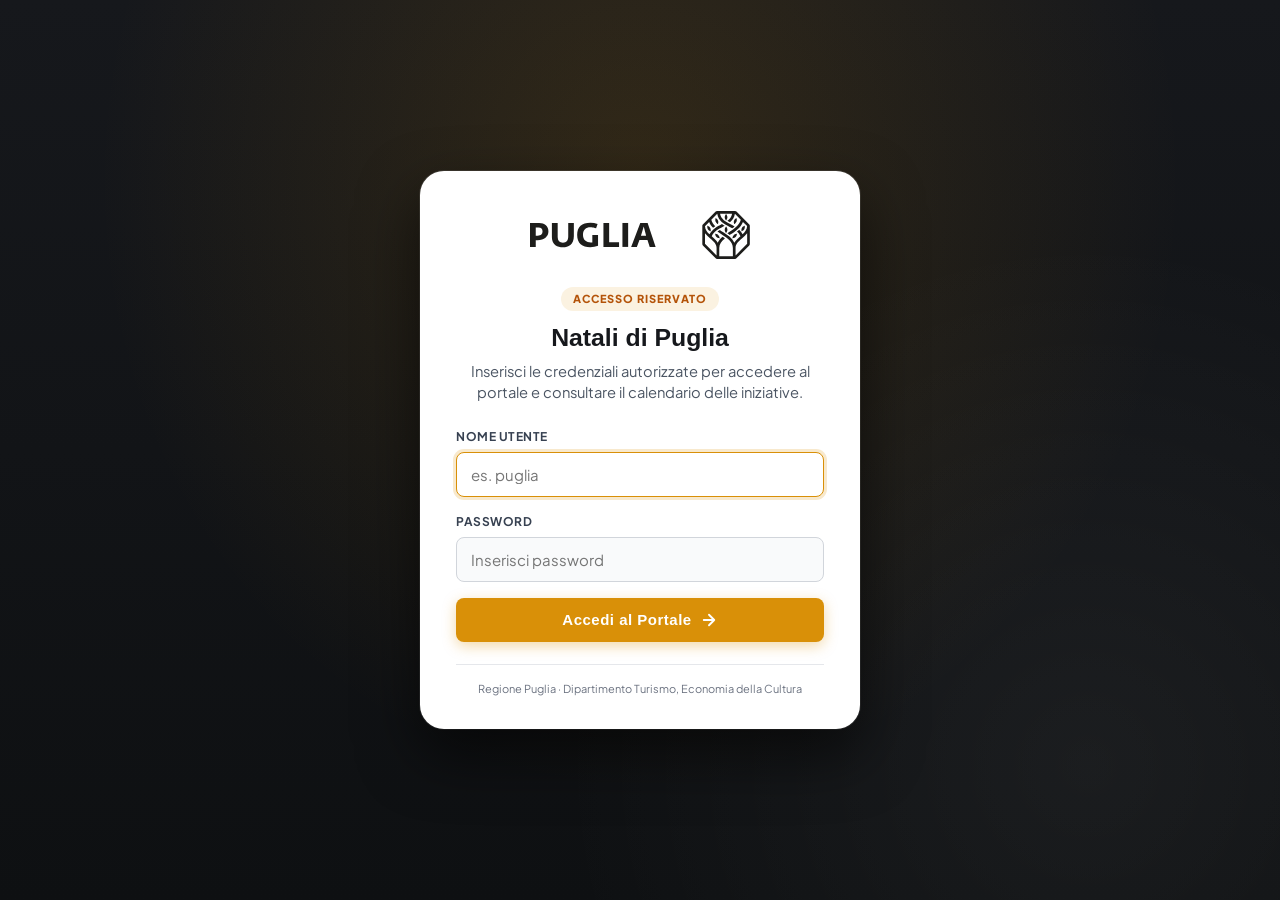
==== commit 50ec26d8: "Add authentication gate: secure login with username and password" ====
--- a/bari.html
+++ b/bari.html
@@ -18,11 +18,53 @@
 <link rel="stylesheet" href="assets/css/natali_puglia.css">
 <script>
   window.INITIAL_PROVINCIA = "Bari";
+  // Controllo immediato credenziali per prevenire lampeggio contenuti
+  (function() {
+    try {
+      var isAuth = sessionStorage.getItem('natali_puglia_auth') === 'true' || localStorage.getItem('natali_puglia_auth') === 'true';
+      if (!isAuth) {
+        document.documentElement.classList.add('tlr-locked');
+      }
+    } catch(e) {}
+  })();
 </script>
 <script src="assets/js/dati_eventi.js" defer></script>
 <script src="assets/js/natali_puglia.js" defer></script>
 </head>
 <body class="tlr-b">
+
+<!-- SCHERMATA DI ACCESSO RISERVATO (LIVELLO DI SICUREZZA) -->
+<div id="tlr-auth-overlay" class="tlr-auth-overlay" role="dialog" aria-modal="true" aria-labelledby="tlr-auth-tit">
+  <div class="tlr-auth-card">
+    <div class="tlr-auth-logo-box">
+      <img class="tlr-auth-logo-puglia" src="assets/img/Puglia.svg" alt="Regione Puglia" width="891" height="193">
+    </div>
+    <span class="tlr-auth-badge">Accesso Riservato</span>
+    <h2 class="tlr-auth-tit" id="tlr-auth-tit">Natali di Puglia</h2>
+    <p class="tlr-auth-sub">Inserisci le credenziali autorizzate per accedere al portale e consultare il calendario delle iniziative.</p>
+    
+    <div id="tlr-auth-error" class="tlr-auth-error" role="alert"></div>
+
+    <form id="tlr-auth-form" class="tlr-auth-form" autocomplete="on">
+      <div class="tlr-auth-campo">
+        <label for="tlr-auth-user" class="tlr-auth-label">Nome Utente</label>
+        <input type="text" id="tlr-auth-user" class="tlr-auth-input" placeholder="es. puglia" required autofocus autocomplete="username">
+      </div>
+      <div class="tlr-auth-campo">
+        <label for="tlr-auth-pass" class="tlr-auth-label">Password</label>
+        <input type="password" id="tlr-auth-pass" class="tlr-auth-input" placeholder="Inserisci password" required autocomplete="current-password">
+      </div>
+      <button type="submit" id="tlr-auth-btn" class="tlr-auth-btn">
+        <span>Accedi al Portale</span>
+        <svg width="18" height="18" viewBox="0 0 24 24" fill="none" stroke="currentColor" stroke-width="2.5" stroke-linecap="round" stroke-linejoin="round"><path d="M5 12h14M12 5l7 7-7 7"/></svg>
+      </button>
+    </form>
+
+    <div class="tlr-auth-piede">
+      Regione Puglia · Dipartimento Turismo, Economia della Cultura
+    </div>
+  </div>
+</div>
 
 <a class="tlr-salta" href="#programma">Vai al programma</a>
 
@@ -304,6 +346,11 @@
     <div class="tlr-piede-fondo">
       <p>Natali di Puglia è un'iniziativa promossa da <strong>Regione Puglia</strong> in collaborazione con i Comuni delle province pugliesi e con il supporto di <strong>Puglia Culture</strong>.</p>
       <p style="margin-top:6px;">Campagna istituzionale: <em>"Segui le stelle, festeggia in Puglia."</em></p>
+      <div>
+        <button type="button" class="tlr-logout-btn" title="Blocca nuovamente la pagina e richiedi credenziali">
+          <span>🔒 Accesso Protetto · Disconnetti</span>
+        </button>
+      </div>
     </div>
   </div>
 </footer>
--- a/assets/css/natali_puglia.css
+++ b/assets/css/natali_puglia.css
@@ -968,3 +968,226 @@
   color: var(--tlr-nero);
   font-weight: 600;
 }
+
+/* --------------------------------------------------------------------------
+   8. LIVELLO DI SICUREZZA / SCHERMATA DI ACCESSO RISERVATO
+   -------------------------------------------------------------------------- */
+html.tlr-locked {
+  overflow: hidden;
+  height: 100%;
+}
+
+html.tlr-locked body > .tlr-salta,
+html.tlr-locked body > header,
+html.tlr-locked body > main,
+html.tlr-locked body > section,
+html.tlr-locked body > footer,
+html.tlr-locked body > .tlr-torna-su,
+html.tlr-locked body > .tlr-lato-pillola {
+  display: none !important;
+}
+
+#tlr-auth-overlay {
+  position: fixed;
+  inset: 0;
+  z-index: 99999;
+  background-color: #121418;
+  background-image: 
+    radial-gradient(ellipse at 50% 20%, rgba(217, 144, 8, 0.15) 0%, transparent 60%),
+    radial-gradient(circle at 85% 85%, rgba(255, 255, 255, 0.05) 0%, transparent 40%),
+    linear-gradient(180deg, #16181C 0%, #0E1012 100%);
+  display: flex;
+  align-items: center;
+  justify-content: center;
+  padding: 24px;
+  overflow-y: auto;
+  opacity: 1;
+  visibility: visible;
+  transition: opacity 0.35s ease, visibility 0.35s ease;
+}
+
+#tlr-auth-overlay.is-hidden {
+  opacity: 0;
+  visibility: hidden;
+  pointer-events: none;
+}
+
+.tlr-auth-card {
+  width: 100%;
+  max-width: 440px;
+  background: #FFFFFF;
+  border-radius: var(--tlr-r-pannello, 16px);
+  box-shadow: 0 25px 60px rgba(0, 0, 0, 0.6), 0 0 0 1px rgba(255, 255, 255, 0.1);
+  padding: 40px 36px 32px;
+  position: relative;
+  text-align: center;
+  animation: tlrAuthPop 0.4s cubic-bezier(0.16, 1, 0.3, 1);
+}
+
+@keyframes tlrAuthPop {
+  0% { transform: scale(0.92) translateY(16px); opacity: 0; }
+  100% { transform: scale(1) translateY(0); opacity: 1; }
+}
+
+.tlr-auth-logo-box {
+  margin-bottom: 20px;
+}
+
+.tlr-auth-logo-puglia {
+  height: 48px;
+  width: auto;
+  max-width: 220px;
+  display: inline-block;
+  object-fit: contain;
+}
+
+.tlr-auth-badge {
+  display: inline-block;
+  padding: 4px 12px;
+  border-radius: 999px;
+  background: rgba(217, 144, 8, 0.12);
+  color: #B45309;
+  font-size: 11px;
+  font-weight: 800;
+  letter-spacing: 1px;
+  text-transform: uppercase;
+  margin-bottom: 12px;
+}
+
+.tlr-auth-tit {
+  font-family: var(--tlr-f-tit, sans-serif);
+  font-size: 1.55rem;
+  font-weight: 800;
+  color: #16181C;
+  line-height: 1.2;
+  margin: 0 0 8px;
+}
+
+.tlr-auth-sub {
+  font-size: 0.92rem;
+  color: #4B5563;
+  line-height: 1.45;
+  margin: 0 0 24px;
+}
+
+.tlr-auth-form {
+  text-align: left;
+}
+
+.tlr-auth-campo {
+  margin-bottom: 16px;
+}
+
+.tlr-auth-label {
+  display: block;
+  font-size: 12px;
+  font-weight: 700;
+  letter-spacing: 0.5px;
+  text-transform: uppercase;
+  color: #374151;
+  margin-bottom: 6px;
+}
+
+.tlr-auth-input {
+  width: 100%;
+  box-sizing: border-box;
+  font-family: inherit;
+  font-size: 15px;
+  padding: 12px 14px;
+  border-radius: 8px;
+  border: 1px solid #D1D5DB;
+  background: #F9FAFB;
+  color: #111827;
+  transition: border-color 0.15s, box-shadow 0.15s;
+}
+
+.tlr-auth-input:focus {
+  outline: none;
+  border-color: var(--tlr-oro, #D99008);
+  background: #FFFFFF;
+  box-shadow: 0 0 0 3px rgba(217, 144, 8, 0.2);
+}
+
+.tlr-auth-error {
+  display: none;
+  background: #FEF2F2;
+  border: 1px solid #FCA5A5;
+  color: #991B1B;
+  border-radius: 8px;
+  padding: 10px 14px;
+  font-size: 13px;
+  font-weight: 600;
+  margin-bottom: 16px;
+  text-align: center;
+  animation: tlrShake 0.3s ease-in-out;
+}
+
+.tlr-auth-error.is-visible {
+  display: block;
+}
+
+@keyframes tlrShake {
+  0%, 100% { transform: translateX(0); }
+  20%, 60% { transform: translateX(-6px); }
+  40%, 80% { transform: translateX(6px); }
+}
+
+.tlr-auth-btn {
+  width: 100%;
+  background: var(--tlr-oro, #D99008);
+  color: #FFFFFF;
+  font-family: var(--tlr-f-tit, sans-serif);
+  font-weight: 800;
+  font-size: 15px;
+  letter-spacing: 0.5px;
+  border: none;
+  border-radius: 8px;
+  padding: 13px 20px;
+  cursor: pointer;
+  box-shadow: 0 4px 14px rgba(217, 144, 8, 0.35);
+  transition: background-color 0.15s, transform 0.15s;
+  display: flex;
+  align-items: center;
+  justify-content: center;
+  gap: 8px;
+  margin-top: 8px;
+}
+
+.tlr-auth-btn:hover {
+  background: #B45309;
+  transform: translateY(-1px);
+}
+
+.tlr-auth-btn:active {
+  transform: translateY(0);
+}
+
+.tlr-auth-piede {
+  margin-top: 22px;
+  padding-top: 16px;
+  border-top: 1px solid #E5E7EB;
+  font-size: 11px;
+  color: #6B7280;
+  text-align: center;
+}
+
+.tlr-logout-btn {
+  display: inline-flex;
+  align-items: center;
+  gap: 6px;
+  color: var(--tlr-oro, #D99008);
+  font-size: 12px;
+  font-weight: 700;
+  cursor: pointer;
+  background: rgba(217, 144, 8, 0.1);
+  border: 1px solid rgba(217, 144, 8, 0.3);
+  padding: 5px 12px;
+  border-radius: 999px;
+  margin-top: 12px;
+  transition: background-color 0.15s, color 0.15s;
+}
+
+.tlr-logout-btn:hover {
+  background: var(--tlr-oro, #D99008);
+  color: #FFFFFF;
+}
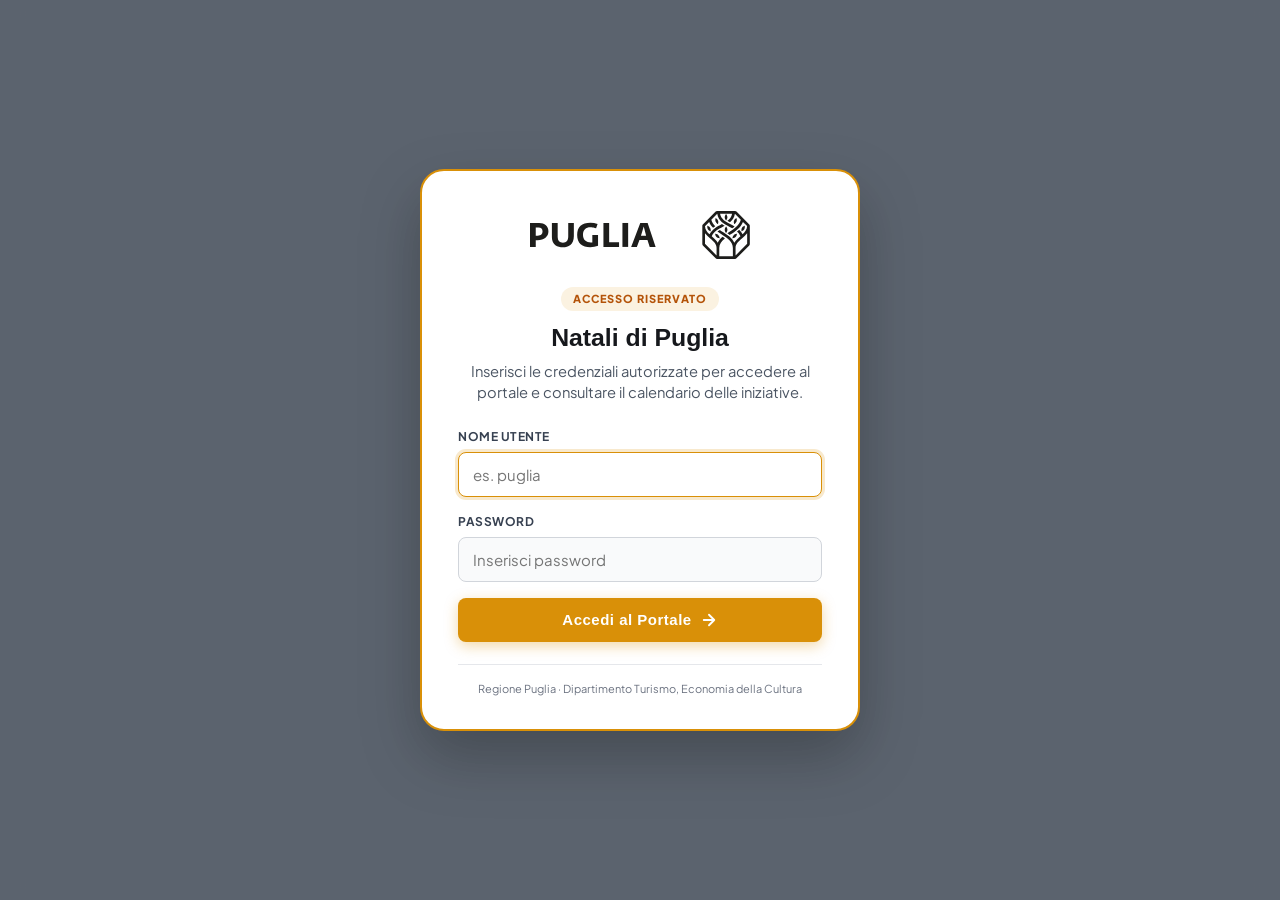
==== commit b1dce080: "Use strictly events from imported Excel: 137 authentic initiatives" ====
--- a/bari.html
+++ b/bari.html
@@ -92,7 +92,7 @@
           <a href="index.html#programma" class="hero-prov-link " data-filtro-provincia="Tutte le province">
             <span class="tlr-tutte-k">Tutta la</span>
             <span class="tlr-tutte-v">Puglia</span>
-            <span class="tlr-tutte-cnt">145 appuntamenti</span>
+            <span class="tlr-tutte-cnt">137 appuntamenti</span>
           </a>
         </li>
     
@@ -101,7 +101,7 @@
           <a href="bari.html#programma" class="hero-prov-link is-active" data-filtro-provincia="Bari">
             <span class="tlr-tutte-k">Provincia di</span>
             <span class="tlr-tutte-v">Bari</span>
-            <span class="tlr-tutte-cnt">8 eventi</span>
+            <span class="tlr-tutte-cnt">0 eventi</span>
           </a>
         </li>
         
@@ -213,13 +213,13 @@
 
       <button type="button" class="tlr-mv " data-filtro-provincia="Tutte le province">
         <span>Tutte le province</span>
-        <span class="tlr-mv-c">145</span>
+        <span class="tlr-mv-c">137</span>
       </button>
     
 
           <button type="button" class="tlr-mv is-current" data-filtro-provincia="Bari">
             <span>Bari</span>
-            <span class="tlr-mv-c">8</span>
+            <span class="tlr-mv-c">0</span>
           </button>
         
 
--- a/assets/css/natali_puglia.css
+++ b/assets/css/natali_puglia.css
@@ -278,7 +278,7 @@
 }
 
 .tlr-tutte a:hover {
-  background: #31353C;
+  background: rgba(255, 255, 255, 0.18);
   border-color: var(--tlr-oro);
   transform: translateY(-2px);
 }
@@ -775,9 +775,11 @@
 }
 
 .tlr-btn-link:hover {
-  background: var(--tlr-nero);
-  color: #fff;
-  border-color: var(--tlr-nero);
+  background: var(--tlr-oro);
+  color: #16181C;
+  border-color: var(--tlr-oro);
+  font-weight: 700;
+  box-shadow: 0 2px 8px rgba(217, 144, 8, 0.25);
 }
 
 /* --------------------------------------------------------------------------
@@ -991,11 +993,9 @@
   position: fixed;
   inset: 0;
   z-index: 99999;
-  background-color: #121418;
-  background-image: 
-    radial-gradient(ellipse at 50% 20%, rgba(217, 144, 8, 0.15) 0%, transparent 60%),
-    radial-gradient(circle at 85% 85%, rgba(255, 255, 255, 0.05) 0%, transparent 40%),
-    linear-gradient(180deg, #16181C 0%, #0E1012 100%);
+  background-color: rgba(30, 41, 59, 0.72);
+  backdrop-filter: blur(12px);
+  -webkit-backdrop-filter: blur(12px);
   display: flex;
   align-items: center;
   justify-content: center;
@@ -1017,7 +1017,8 @@
   max-width: 440px;
   background: #FFFFFF;
   border-radius: var(--tlr-r-pannello, 16px);
-  box-shadow: 0 25px 60px rgba(0, 0, 0, 0.6), 0 0 0 1px rgba(255, 255, 255, 0.1);
+  border: 2px solid var(--tlr-oro, #D99008);
+  box-shadow: 0 25px 60px rgba(0, 0, 0, 0.25);
   padding: 40px 36px 32px;
   position: relative;
   text-align: center;
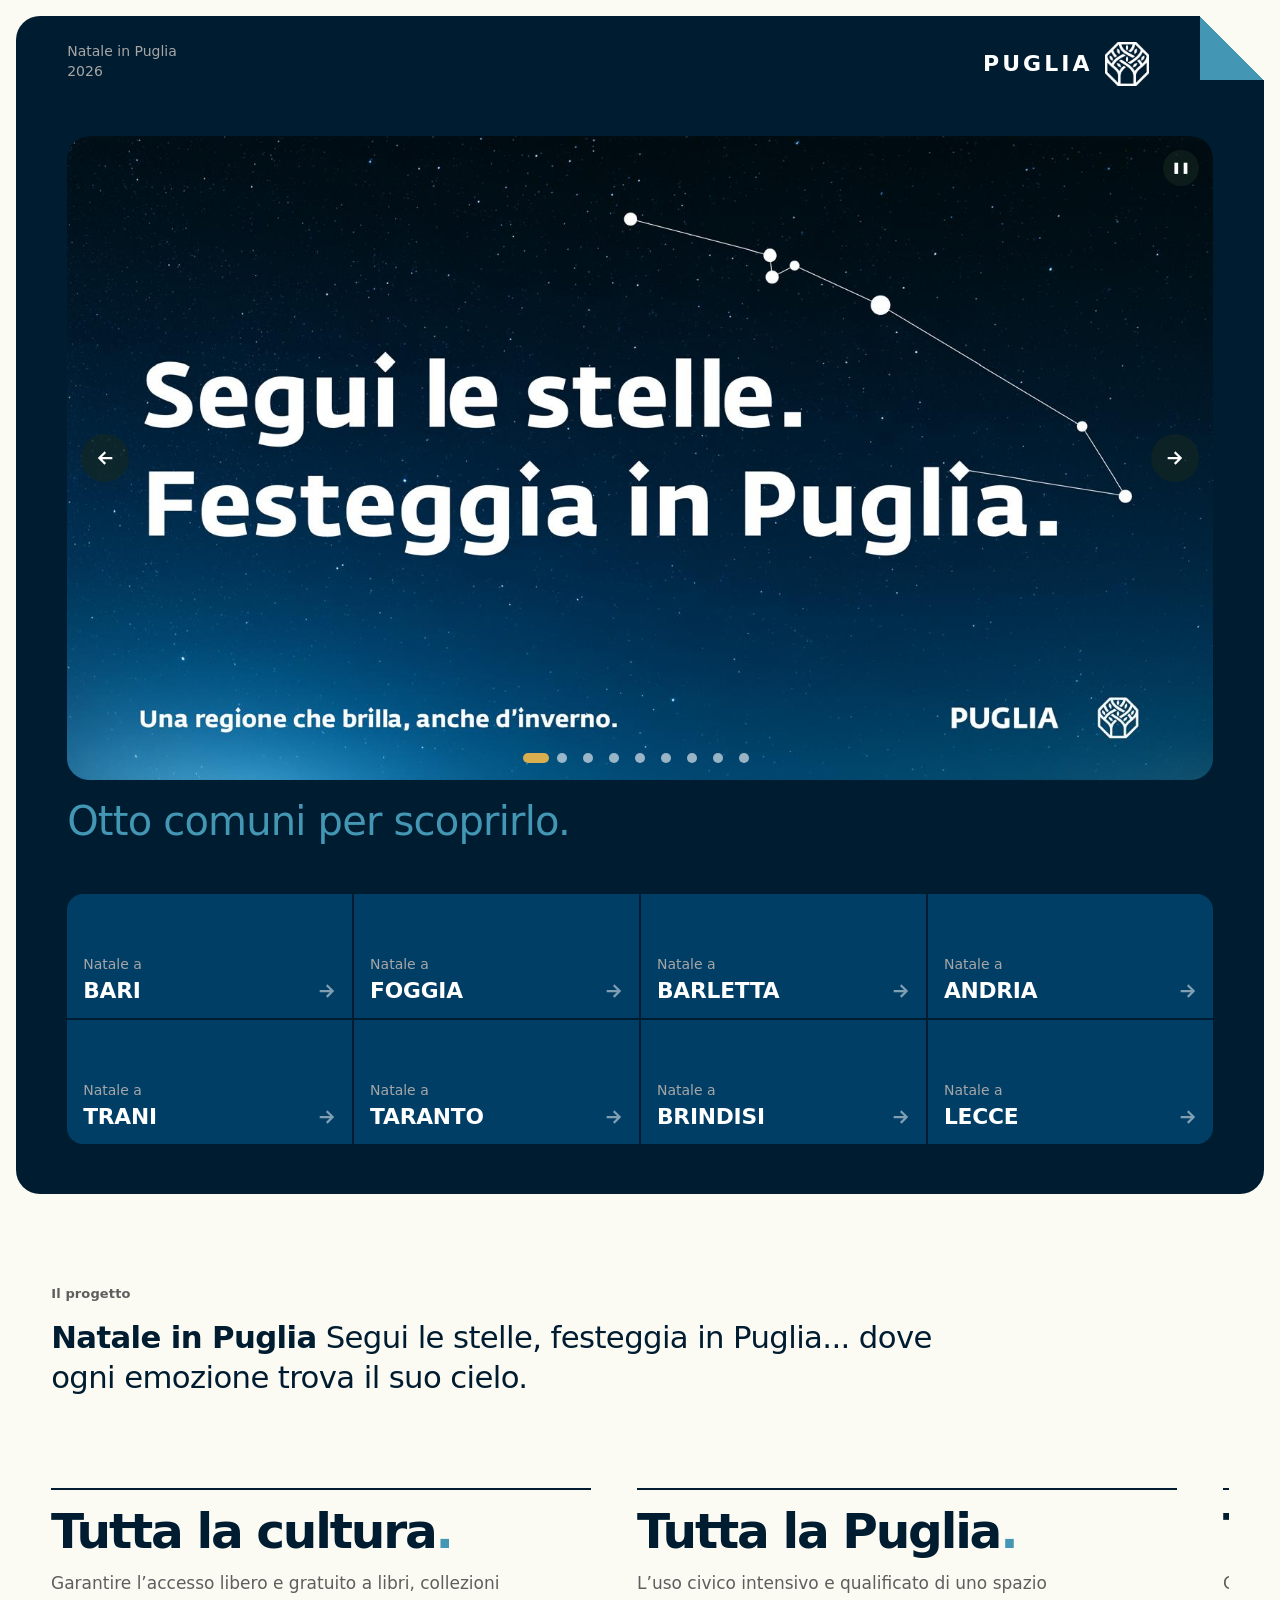
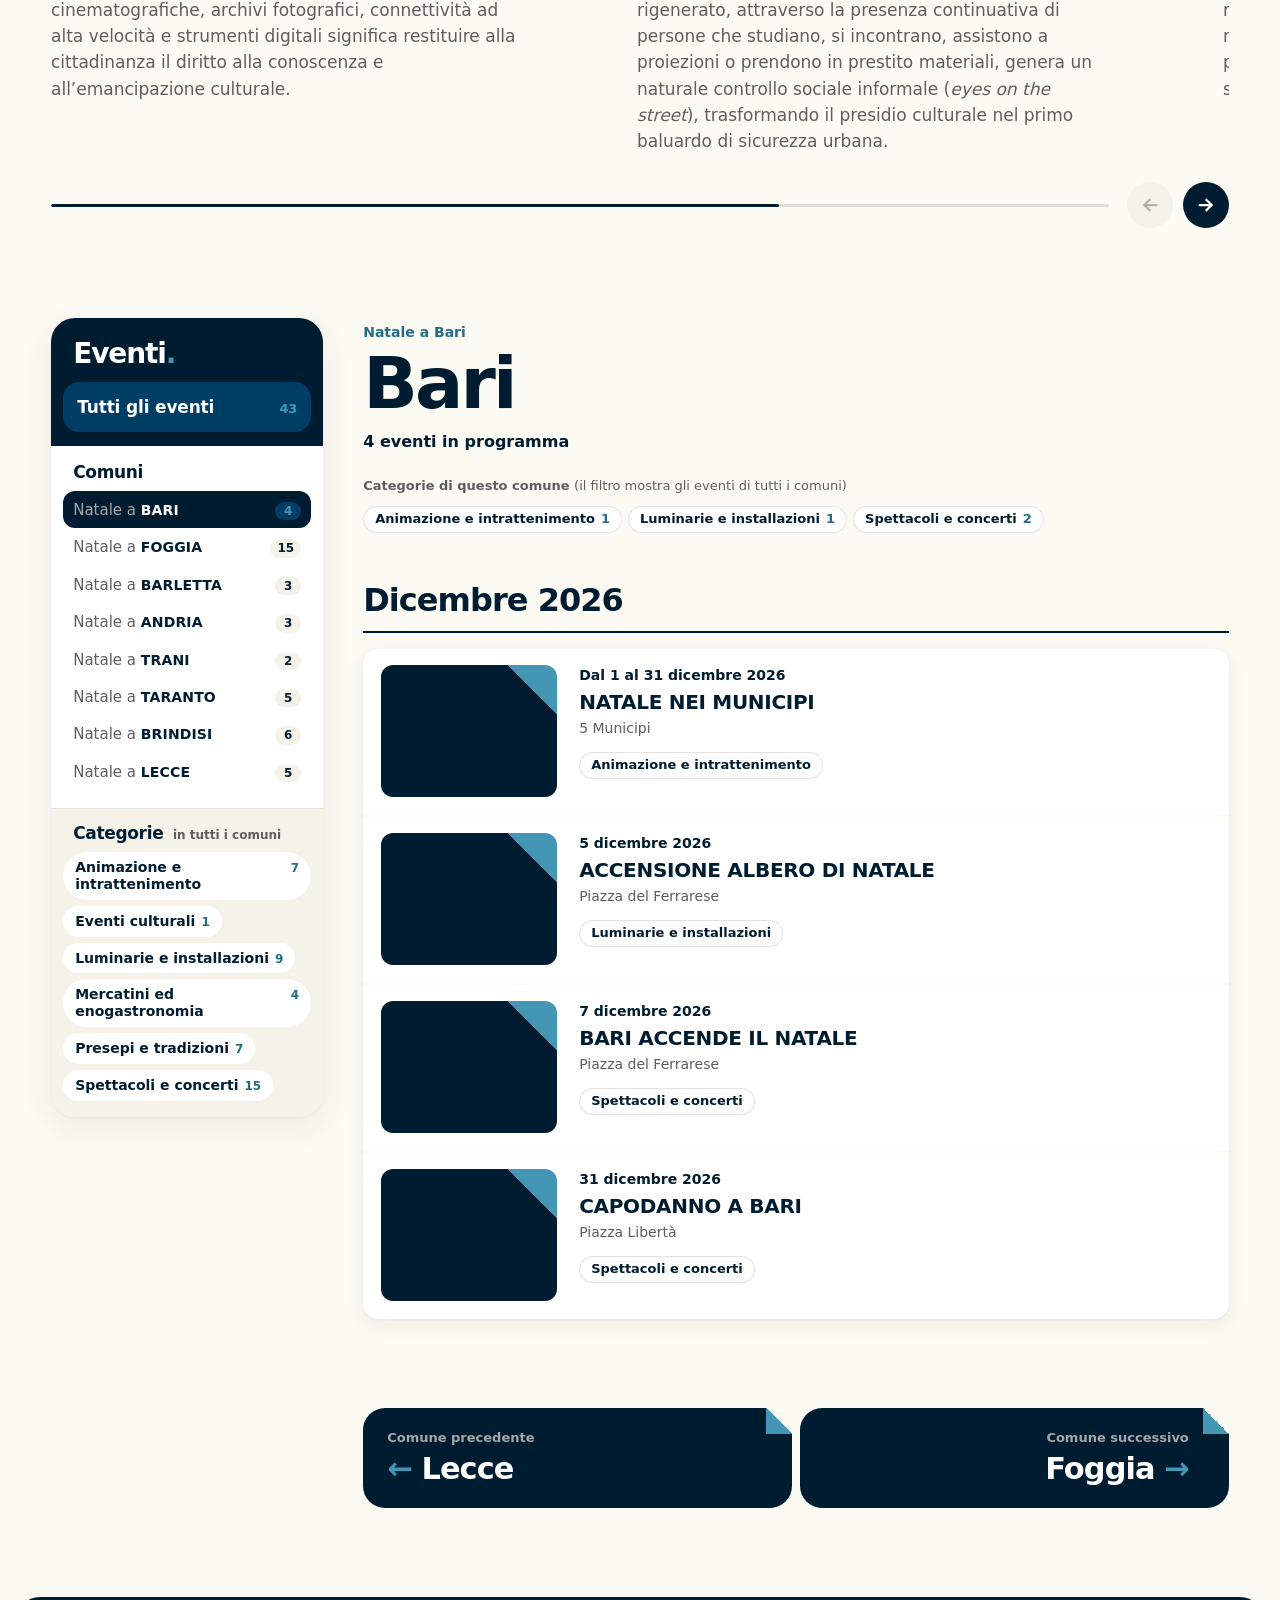
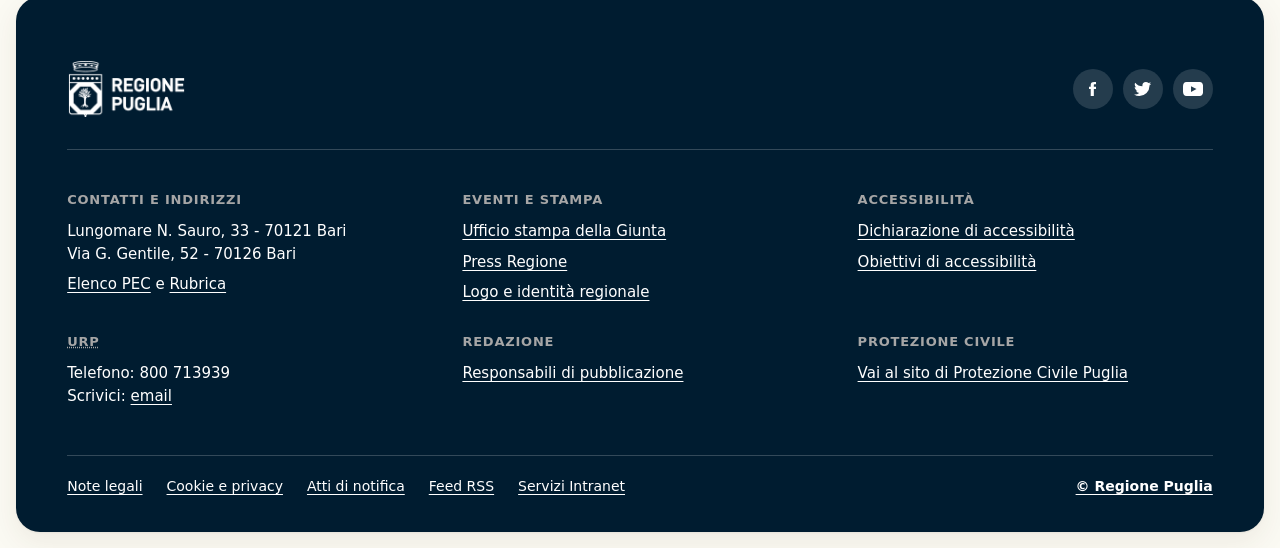
==== commit 2e717ad9: "Aggiornamento eventi Natali di Puglia: 23/11/2026 20:20:42" ====
--- a/bari.html
+++ b/bari.html
@@ -2,363 +2,11 @@
 <html lang="it">
 <head>
 <meta charset="utf-8">
-<meta name="viewport" content="width=device-width, initial-scale=1">
-<title>Natali di Puglia · Bari · 6 dicembre – 6 gennaio</title>
-<meta name="description" content="Natali di Puglia: dal 6 dicembre al 6 gennaio scopri una regione che brilla, anche d'inverno. Presepi viventi, luminarie, concerti e falò in Puglia.">
-<meta name="theme-color" content="#16181C">
-
-<!-- Open Graph -->
-<meta property="og:type" content="website">
-<meta property="og:locale" content="it_IT">
-<meta property="og:site_name" content="Natali di Puglia · Regione Puglia">
-<meta property="og:title" content="Natali di Puglia · Bari · 6 dicembre – 6 gennaio">
-<meta property="og:description" content="Dal 6 dicembre al 6 gennaio scopri una regione che brilla, anche d'inverno. Programma completo delle sei province pugliesi.">
-<meta property="og:image" content="assets/img/natali_puglia_hero.jpg">
-
-<link rel="stylesheet" href="assets/css/natali_puglia.css">
-<script>
-  window.INITIAL_PROVINCIA = "Bari";
-  // Controllo immediato credenziali per prevenire lampeggio contenuti
-  (function() {
-    try {
-      var isAuth = sessionStorage.getItem('natali_puglia_auth') === 'true' || localStorage.getItem('natali_puglia_auth') === 'true';
-      if (!isAuth) {
-        document.documentElement.classList.add('tlr-locked');
-      }
-    } catch(e) {}
-  })();
-</script>
-<script src="assets/js/dati_eventi.js" defer></script>
-<script src="assets/js/natali_puglia.js" defer></script>
+<meta http-equiv="refresh" content="0; url=index.html#bari">
+<script>location.replace('index.html#bari');</script>
+<title>Natale in Puglia - Segui le stelle</title>
 </head>
-<body class="tlr-b">
-
-<!-- SCHERMATA DI ACCESSO RISERVATO (LIVELLO DI SICUREZZA) -->
-<div id="tlr-auth-overlay" class="tlr-auth-overlay" role="dialog" aria-modal="true" aria-labelledby="tlr-auth-tit">
-  <div class="tlr-auth-card">
-    <div class="tlr-auth-logo-box">
-      <img class="tlr-auth-logo-puglia" src="assets/img/Puglia.svg" alt="Regione Puglia" width="891" height="193">
-    </div>
-    <span class="tlr-auth-badge">Accesso Riservato</span>
-    <h2 class="tlr-auth-tit" id="tlr-auth-tit">Natali di Puglia</h2>
-    <p class="tlr-auth-sub">Inserisci le credenziali autorizzate per accedere al portale e consultare il calendario delle iniziative.</p>
-    
-    <div id="tlr-auth-error" class="tlr-auth-error" role="alert"></div>
-
-    <form id="tlr-auth-form" class="tlr-auth-form" autocomplete="on">
-      <div class="tlr-auth-campo">
-        <label for="tlr-auth-user" class="tlr-auth-label">Nome Utente</label>
-        <input type="text" id="tlr-auth-user" class="tlr-auth-input" placeholder="es. puglia" required autofocus autocomplete="username">
-      </div>
-      <div class="tlr-auth-campo">
-        <label for="tlr-auth-pass" class="tlr-auth-label">Password</label>
-        <input type="password" id="tlr-auth-pass" class="tlr-auth-input" placeholder="Inserisci password" required autocomplete="current-password">
-      </div>
-      <button type="submit" id="tlr-auth-btn" class="tlr-auth-btn">
-        <span>Accedi al Portale</span>
-        <svg width="18" height="18" viewBox="0 0 24 24" fill="none" stroke="currentColor" stroke-width="2.5" stroke-linecap="round" stroke-linejoin="round"><path d="M5 12h14M12 5l7 7-7 7"/></svg>
-      </button>
-    </form>
-
-    <div class="tlr-auth-piede">
-      Regione Puglia · Dipartimento Turismo, Economia della Cultura
-    </div>
-  </div>
-</div>
-
-<a class="tlr-salta" href="#programma">Vai al programma</a>
-
-<!-- 1. INTESTAZIONE STILE ROSSANI CON GRAFICA NOTTURNA E LOGO REGIONE PUGLIA -->
-<header class="tlr-hero" id="presentazione-testa">
-  <div class="tlr-hero-backdrop"></div>
-  <div class="tlr-in">
-    <div class="tlr-hero-top">
-      <div class="tlr-hero-brand">
-        <!-- Logo Ufficiale Regione Puglia SVG -->
-        <img class="tlr-hero-logo-puglia" src="assets/img/Puglia.svg" alt="Regione Puglia" width="891" height="193">
-        <span class="tlr-hero-brand-name">Natali di Puglia</span>
-      </div>
-      <p class="tlr-hero-date"><time datetime="2026-12-06">6 dicembre 2026</time> – <time datetime="2027-01-06">6 gennaio 2027</time></p>
-    </div>
-
-    <h1 class="tlr-hero-tit">Segui le stelle, festeggia in Puglia<span class="tlr-punto">.</span></h1>
-    <p class="tlr-hero-sub"><strong>Città Metropolitana di Bari</strong>. Dalla festa di San Nicola ai borghi incantati della Murgia e della Valle d’Itria, tra luci sui trulli e concerti in riva al mare.</p>
-
-    <!-- TESSERE DELLE PROVINCE PUGLIESI (al posto di "Tutte le parole") -->
-    <nav class="tlr-tutte" aria-label="Province Pugliesi">
-      <ul>
-
-        <li>
-          <a href="index.html#programma" class="hero-prov-link " data-filtro-provincia="Tutte le province">
-            <span class="tlr-tutte-k">Tutta la</span>
-            <span class="tlr-tutte-v">Puglia</span>
-            <span class="tlr-tutte-cnt">137 appuntamenti</span>
-          </a>
-        </li>
-    
-
-        <li>
-          <a href="bari.html#programma" class="hero-prov-link is-active" data-filtro-provincia="Bari">
-            <span class="tlr-tutte-k">Provincia di</span>
-            <span class="tlr-tutte-v">Bari</span>
-            <span class="tlr-tutte-cnt">0 eventi</span>
-          </a>
-        </li>
-        
-
-        <li>
-          <a href="bat.html#programma" class="hero-prov-link " data-filtro-provincia="Barletta-Andria-Trani">
-            <span class="tlr-tutte-k">Provincia di</span>
-            <span class="tlr-tutte-v">BAT</span>
-            <span class="tlr-tutte-cnt">72 eventi</span>
-          </a>
-        </li>
-        
-
-        <li>
-          <a href="brindisi.html#programma" class="hero-prov-link " data-filtro-provincia="Brindisi">
-            <span class="tlr-tutte-k">Provincia di</span>
-            <span class="tlr-tutte-v">Brindisi</span>
-            <span class="tlr-tutte-cnt">12 eventi</span>
-          </a>
-        </li>
-        
-
-        <li>
-          <a href="foggia.html#programma" class="hero-prov-link " data-filtro-provincia="Foggia">
-            <span class="tlr-tutte-k">Provincia di</span>
-            <span class="tlr-tutte-v">Foggia</span>
-            <span class="tlr-tutte-cnt">24 eventi</span>
-          </a>
-        </li>
-        
-
-        <li>
-          <a href="lecce.html#programma" class="hero-prov-link " data-filtro-provincia="Lecce">
-            <span class="tlr-tutte-k">Provincia di</span>
-            <span class="tlr-tutte-v">Lecce</span>
-            <span class="tlr-tutte-cnt">24 eventi</span>
-          </a>
-        </li>
-        
-
-        <li>
-          <a href="taranto.html#programma" class="hero-prov-link " data-filtro-provincia="Taranto">
-            <span class="tlr-tutte-k">Provincia di</span>
-            <span class="tlr-tutte-v">Taranto</span>
-            <span class="tlr-tutte-cnt">5 eventi</span>
-          </a>
-        </li>
-        
-      </ul>
-    </nav>
-  </div>
-</header>
-
-<main>
-  <!-- 2. PRESENTAZIONE EDITORIALE DEL PROGETTO (FONDO CREMA ROSSANI) -->
-  <section class="tlr-pres" id="presentazione" aria-labelledby="tlr-pres-tit">
-    <div class="tlr-in">
-      <h2 class="tlr-etichetta" id="tlr-pres-tit">Il progetto</h2>
-      <p class="tlr-attacco">
-        <strong>Natali di Puglia</strong>, un mese di meraviglia dal Gargano al Salento: un viaggio corale tra borghi candidi illuminati a festa, presepi millenari nelle gravine, canti tradizionali e riti del fuoco che riscaldano il cuore dell'inverno.
-      </p>
-
-      <!-- Le quattro linee guida in tessere scorrevoli -->
-      <div class="tlr-concetti-box">
-        <dl class="tlr-concetti">
-          <div class="tlr-concetto-item">
-            <dt>Le Stelle & le Luci</dt>
-            <dd>Dai coni dei trulli illuminati d'artista ai borghi candidi della Valle d'Itria, sculture e videomapping che accendono la notte.</dd>
-          </div>
-          <div class="tlr-concetto-item">
-            <dt>I Presepi Viventi</dt>
-            <dd>L'emozione della Natività nelle lame rupestri di Pezze di Greco e Tricase, nelle caverne carsiche e tra le botteghe artigiane.</dd>
-          </div>
-          <div class="tlr-concetto-item">
-            <dt>I Riti del Fuoco</dt>
-            <dd>Le fanoie di Santa Lucia, le fracchie monumentali di San Marco in Lamis e i falò devozionali delle antiche veglie.</dd>
-          </div>
-          <div class="tlr-concetto-item">
-            <dt>I Sapori della Tradizione</dt>
-            <dd>Pettole calde appena fritte, cartellate al vincotto di fichi, mercatini artigianali e profumi di festa in ogni piazza.</dd>
-          </div>
-        </dl>
-      </div>
-    </div>
-  </section>
-
-  <!-- 3. PROGRAMMA: BARRA LATERALE E VISTA CRONOLOGICA EDITORIALE -->
-  <section class="tlr-prog" id="programma" aria-label="Programma delle iniziative">
-    <div class="tlr-in tlr-prog-griglia">
-
-      <!-- BARRA LATERALE (Pannello bianco pulito) -->
-      <aside class="tlr-lato" aria-label="Filtri del Programma">
-        <div class="tlr-lato-pannello" id="drawer-filtri">
-          <div class="tlr-lato-tit">
-            <span>Programma<span class="tlr-punto">.</span></span>
-            <button type="button" class="tlr-close-btn" id="mobile-close" aria-label="Chiudi menu">✕</button>
-          </div>
-
-          <!-- Cerca istantanea -->
-          <div class="tlr-search-box">
-            <svg class="tlr-search-ico" viewBox="0 0 24 24"><path d="M15.5 14h-.79l-.28-.27A6.471 6.471 0 0 0 16 9.5 6.5 6.5 0 1 0 9.5 16c1.61 0 3.09-.59 4.23-1.57l.27.28v.79l5 4.99L20.49 19l-4.99-5zm-6 0C7.01 14 5 11.99 5 9.5S7.01 5 9.5 5 14 7.01 14 9.5 11.99 14 9.5 14z"/></svg>
-            <input type="text" id="search-input" class="tlr-search-input" placeholder="Cerca iniziativa o comune...">
-          </div>
-
-          <!-- Province -->
-          <div class="tlr-lato-sec">
-            <p class="tlr-etichetta">Province</p>
-            <nav class="tlr-menu-voci" aria-label="Province">
-
-      <button type="button" class="tlr-mv " data-filtro-provincia="Tutte le province">
-        <span>Tutte le province</span>
-        <span class="tlr-mv-c">137</span>
-      </button>
-    
-
-          <button type="button" class="tlr-mv is-current" data-filtro-provincia="Bari">
-            <span>Bari</span>
-            <span class="tlr-mv-c">0</span>
-          </button>
-        
-
-          <button type="button" class="tlr-mv " data-filtro-provincia="Barletta-Andria-Trani">
-            <span>Barletta-Andria-Trani</span>
-            <span class="tlr-mv-c">72</span>
-          </button>
-        
-
-          <button type="button" class="tlr-mv " data-filtro-provincia="Brindisi">
-            <span>Brindisi</span>
-            <span class="tlr-mv-c">12</span>
-          </button>
-        
-
-          <button type="button" class="tlr-mv " data-filtro-provincia="Foggia">
-            <span>Foggia</span>
-            <span class="tlr-mv-c">24</span>
-          </button>
-        
-
-          <button type="button" class="tlr-mv " data-filtro-provincia="Lecce">
-            <span>Lecce</span>
-            <span class="tlr-mv-c">24</span>
-          </button>
-        
-
-          <button type="button" class="tlr-mv " data-filtro-provincia="Taranto">
-            <span>Taranto</span>
-            <span class="tlr-mv-c">5</span>
-          </button>
-        
-            </nav>
-          </div>
-
-          <!-- Giornate & Ricorrenze -->
-          <div class="tlr-lato-sec">
-            <p class="tlr-etichetta">Giornate & Ricorrenze</p>
-            <nav class="tlr-menu-voci" aria-label="Giornate">
-              <button type="button" class="tlr-mv is-current" data-filtro-periodo="Tutti i giorni"><span>Tutti i giorni</span></button>
-              <button type="button" class="tlr-mv" data-filtro-periodo="san-nicola"><span>6 Dicembre (San Nicola)</span></button>
-              <button type="button" class="tlr-mv" data-filtro-periodo="immacolata"><span>8 Dicembre (Immacolata)</span></button>
-              <button type="button" class="tlr-mv" data-filtro-periodo="santa-lucia"><span>13 Dicembre (Santa Lucia)</span></button>
-              <button type="button" class="tlr-mv" data-filtro-periodo="vigilia-natale"><span>24–26 Dicembre (Natale)</span></button>
-              <button type="button" class="tlr-mv" data-filtro-periodo="capodanno"><span>31 Dic – 1 Gen (Capodanno)</span></button>
-              <button type="button" class="tlr-mv" data-filtro-periodo="epifania"><span>6 Gennaio (Epifania)</span></button>
-            </nav>
-          </div>
-
-          <!-- Temi -->
-          <div class="tlr-lato-sec">
-            <p class="tlr-etichetta">Temi</p>
-            <nav class="tlr-menu-voci" aria-label="Temi">
-<button type="button" class="tlr-mv is-current" data-filtro-cat="Tutte le categorie"><span>Tutti i temi</span></button>
-<button type="button" class="tlr-mv" data-filtro-cat="Luminarie & Spettacoli di Luce"><span>Luminarie & Spettacoli</span></button>
-<button type="button" class="tlr-mv" data-filtro-cat="Presepi & Tradizioni"><span>Presepi & Tradizioni</span></button>
-<button type="button" class="tlr-mv" data-filtro-cat="Concerti & Musica"><span>Concerti & Cori</span></button>
-<button type="button" class="tlr-mv" data-filtro-cat="Mercatini & Villaggi"><span>Mercatini & Villaggi</span></button>
-<button type="button" class="tlr-mv" data-filtro-cat="Riti del Fuoco & Falò"><span>Riti del Fuoco & Falò</span></button>
-<button type="button" class="tlr-mv" data-filtro-cat="Enogastronomia & Sapori"><span>Enogastronomia & Sapori</span></button>
-<button type="button" class="tlr-mv" data-filtro-cat="Bambini & Famiglie"><span>Bambini & Famiglie</span></button>
-            </nav>
-          </div>
-
-          <button type="button" class="tlr-reset-btn" id="btn-reset-filtri">Reimposta filtri</button>
-        </div>
-      </aside>
-
-      <!-- COLONNA DEGLI EVENTI -->
-      <div class="tlr-prog-col">
-        <div class="tlr-vista">
-          <div class="tlr-vista-head">
-            <div>
-              <span class="tlr-occhiello" id="vista-occhiello">Città Metropolitana di Bari</span>
-              <h2 class="tlr-vtit" id="vista-titolo">Calendario delle iniziative</h2>
-            </div>
-            <span class="tlr-vconta" id="eventi-count">Caricamento in corso...</span>
-          </div>
-
-          <!-- Contenitore timeline fasce orarie -->
-          <div id="eventi-container"></div>
-        </div>
-      </div>
-
-    </div>
-  </section>
-</main>
-
-<!-- PULSANTE MENU FLUTTUANTE PER DISPOSITIVI MOBILI -->
-<button type="button" class="tlr-lato-pillola" id="mobile-pill">Filtra Programma</button>
-
-<!-- 4. BANNER TUTTA LA CULTURA / PUGLIA CULTURE (Come nel sito Rossani) -->
-<section class="tlr-chiusura" aria-label="Tutta la cultura">
-  <a class="tlr-chiusura-link" href="https://regione.puglia.it/web/tutta-la-cultura" target="_blank" rel="noopener">
-    <img src="assets/img/tutta-la-cultura-16x9-1920.jpg" width="1920" height="1080" loading="lazy" decoding="async" alt="Tutta la cultura · Regione Puglia">
-  </a>
-</section>
-
-<!-- 5. PIÈ DI PAGINA UFFICIALE CON LOGHI E INFORMAZIONI PRATICHE -->
-<footer class="tlr-piede">
-  <div class="tlr-in">
-    <dl class="tlr-info">
-      <div>
-        <dt>Quando</dt>
-        <dd>Dal 6 dicembre 2026 al 6 gennaio 2027</dd>
-      </div>
-      <div>
-        <dt>Dove</dt>
-        <dd>Nelle sei province pugliesi: Bari, Barletta-Andria-Trani, Brindisi, Foggia, Lecce e Taranto</dd>
-      </div>
-      <div>
-        <dt>Info & Contatti</dt>
-        <dd>Per informazioni sulle singole iniziative consultare i siti dei rispettivi Comuni o <a href="https://regione.puglia.it" target="_blank" rel="noopener">regione.puglia.it</a></dd>
-      </div>
-    </dl>
-
-    <ul class="tlr-loghi" aria-label="Promotori">
-      <!-- Logo Ufficiale Regione Puglia SVG -->
-      <li class="tlr-logo-puglia">
-        <img src="assets/img/Puglia.svg" alt="Regione Puglia" width="891" height="193">
-      </li>
-    </ul>
-
-    <div class="tlr-piede-fondo">
-      <p>Natali di Puglia è un'iniziativa promossa da <strong>Regione Puglia</strong> in collaborazione con i Comuni delle province pugliesi e con il supporto di <strong>Puglia Culture</strong>.</p>
-      <p style="margin-top:6px;">Campagna istituzionale: <em>"Segui le stelle, festeggia in Puglia."</em></p>
-      <div>
-        <button type="button" class="tlr-logout-btn" title="Blocca nuovamente la pagina e richiedi credenziali">
-          <span>🔒 Accesso Protetto · Disconnetti</span>
-        </button>
-      </div>
-    </div>
-  </div>
-</footer>
-
-<!-- 6. BOTTONE FLUTTUANTE "TORNA SU" CON FRECCIA -->
-<button type="button" class="tlr-torna-su" id="tlr-torna-su" aria-label="Torna all'inizio">
-  <svg viewBox="0 0 24 24" aria-hidden="true"><path d="M7.41 15.41L12 10.83l4.59 4.58L18 14l-6-6-6 6z"/></svg>
-</button>
-
+<body>
+<p>Reindirizzamento a <a href="index.html#bari">Natale in Puglia (#bari)</a>...</p>
 </body>
-</html>
+</html>
